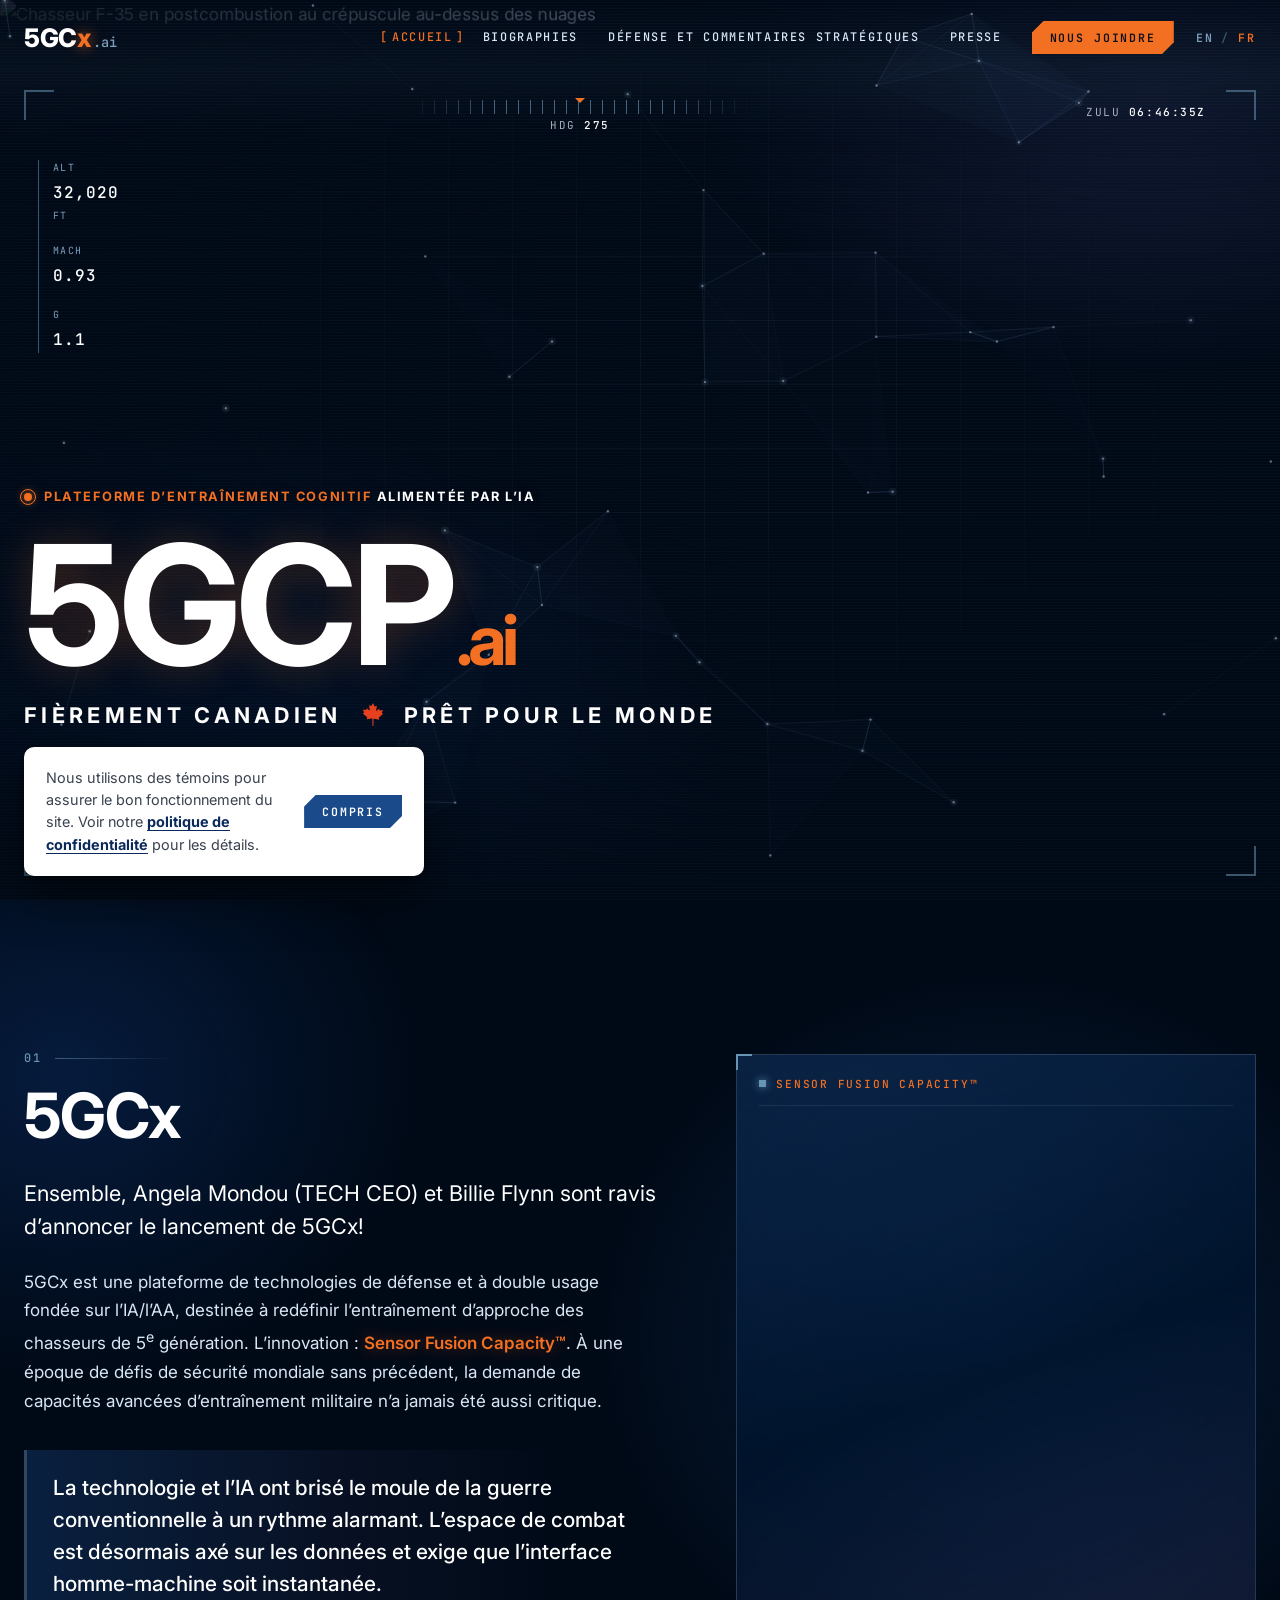
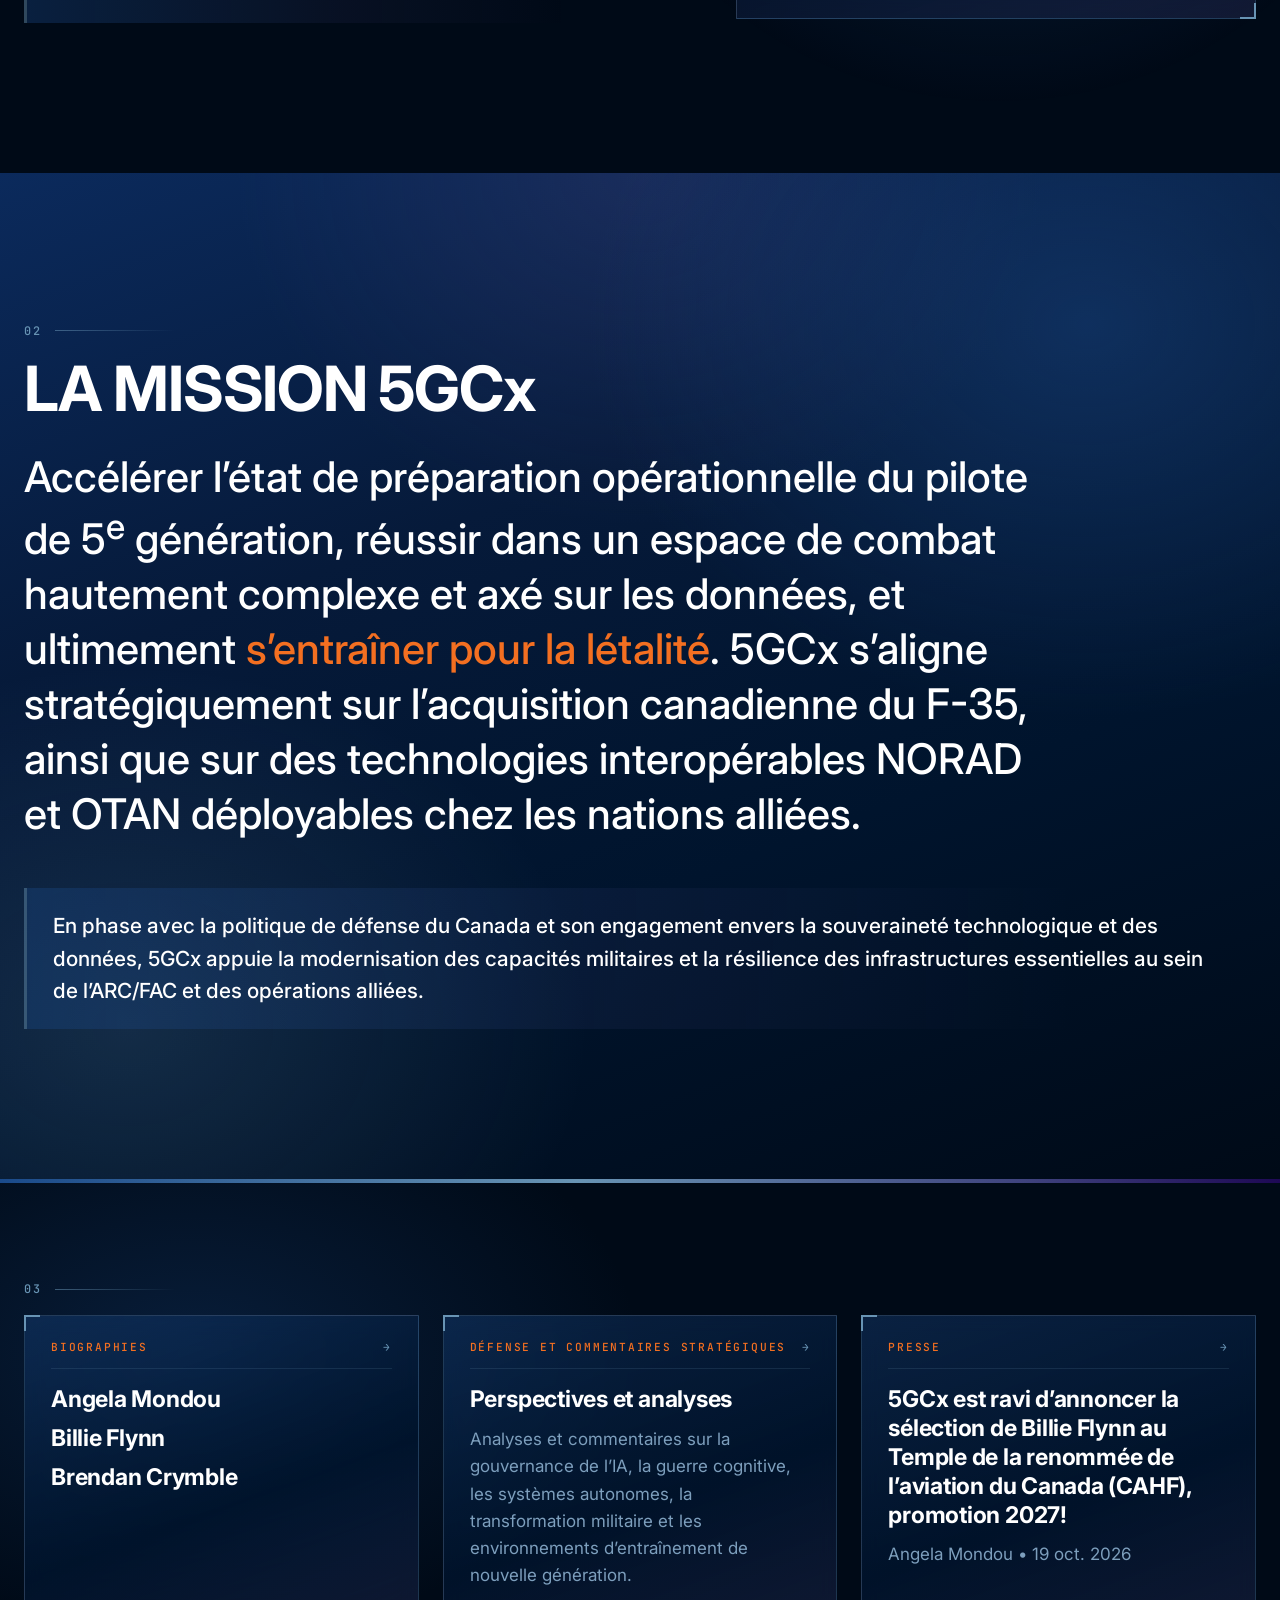
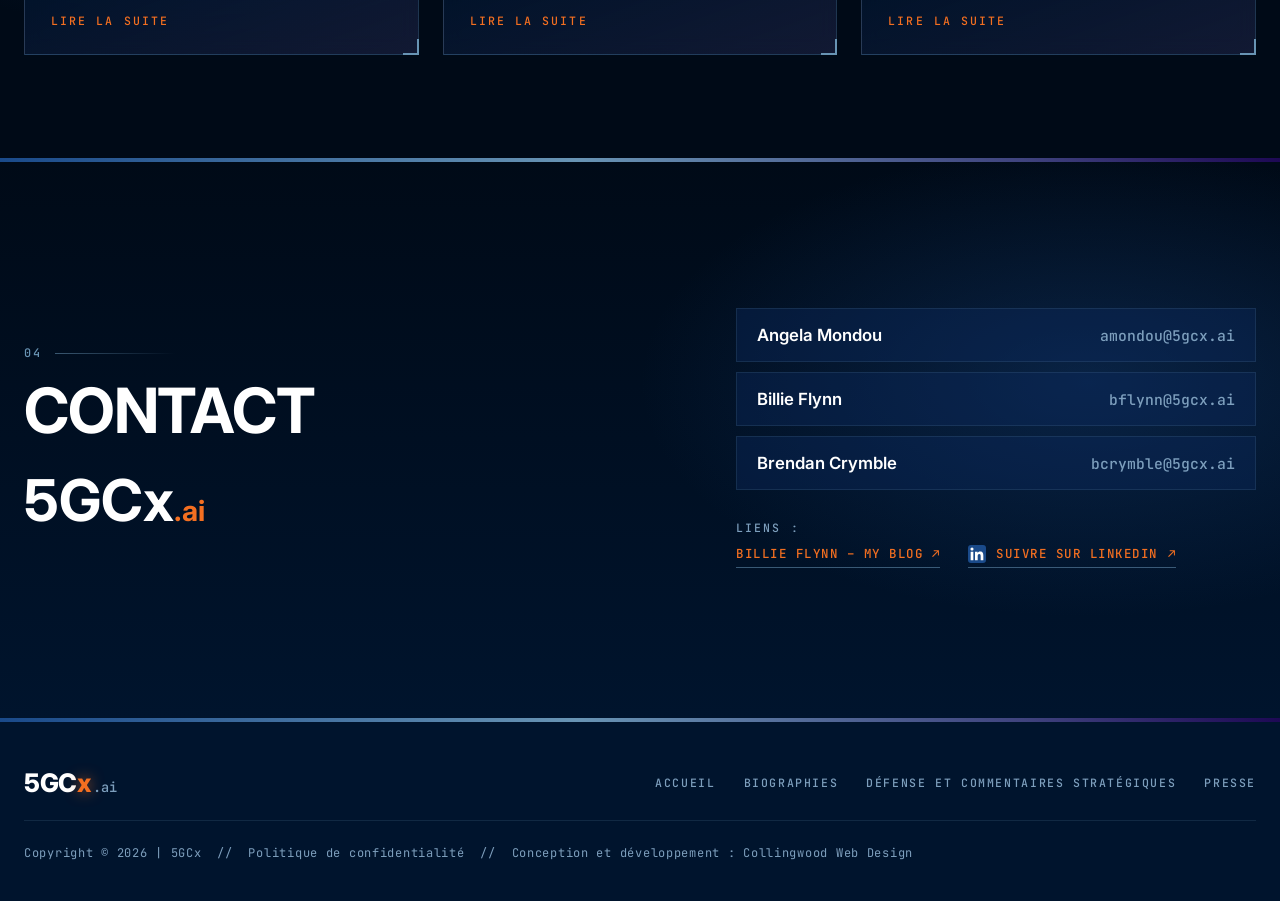
==== fr/index.html @ 1b63754e "Add Canada-wide French language switcher and /fr pages for review Co-authored-by: Cursor <cursoragen" ====
<!DOCTYPE html>
<html lang="fr-CA">
<head>
  <meta charset="utf-8">
  <meta name="viewport" content="width=device-width, initial-scale=1">
  <title>5GCx.ai | Plateforme d’entraînement d’approche des chasseurs de 5e génération alimentée par l’IA</title>
  <meta name="description" content="5GCx est une plateforme de technologies de défense et à double usage fondée sur l’IA/l’AA, destinée à redéfinir l’entraînement d’approche des chasseurs de 5e génération. L’innovation – Sensor Fusion Capacity™.">
  <meta name="robots" content="index, follow, max-image-preview:large, max-snippet:-1, max-video-preview:-1">
  <meta name="author" content="5GCx">
  <link rel="canonical" href="https://5gcx.ai/fr/">
  <link rel="alternate" type="text/plain" title="llms.txt" href="https://5gcx.ai/llms.txt">
  <link rel="alternate" hreflang="fr-CA" href="https://5gcx.ai/fr/">
  <link rel="alternate" hreflang="en-CA" href="https://5gcx.ai/">
  <link rel="alternate" hreflang="x-default" href="https://5gcx.ai/">
  <meta name="theme-color" content="#03060c">

  <meta property="og:type" content="website">
  <meta property="og:site_name" content="5GCx.ai">
  <meta property="og:locale" content="fr_CA">
  <meta property="og:locale:alternate" content="en_CA">
    <meta property="og:title" content="5GCx.ai | Plateforme d’entraînement cognitif alimentée par l’IA">
  <meta property="og:description" content="5GCx est une plateforme de technologies de défense et à double usage fondée sur l’IA/l’AA, destinée à redéfinir l’entraînement d’approche des chasseurs de 5e génération. L’innovation – Sensor Fusion Capacity™.">
  <meta property="og:url" content="https://5gcx.ai/fr/">
  <meta property="og:image" content="https://media.cwd-cdn.com/5GCx.ai/images/og/og-home.jpg">
  <meta property="og:image:type" content="image/jpeg">
  <meta property="og:image:width" content="1200">
  <meta property="og:image:height" content="630">
  <meta property="og:image:alt" content="F-35 fighter jet in afterburner at dusk above the clouds">
  <meta name="twitter:card" content="summary_large_image">
  <meta name="twitter:title" content="5GCx.ai | Plateforme d’entraînement cognitif alimentée par l’IA">
  <meta name="twitter:description" content="5GCx est une plateforme de technologies de défense et à double usage fondée sur l’IA/l’AA, destinée à redéfinir l’entraînement d’approche des chasseurs de 5e génération. L’innovation – Sensor Fusion Capacity™.">
  <meta name="twitter:image" content="https://media.cwd-cdn.com/5GCx.ai/images/og/og-home.jpg">
  <meta name="twitter:image:alt" content="F-35 fighter jet in afterburner at dusk above the clouds">

  <link rel="icon" href="https://media.cwd-cdn.com/5GCx.ai/images/favicon-32.png" sizes="32x32">
  <link rel="icon" href="https://media.cwd-cdn.com/5GCx.ai/images/favicon-192.png" sizes="192x192">
  <link rel="apple-touch-icon" href="https://media.cwd-cdn.com/5GCx.ai/images/favicon-180.png">

  <link rel="preconnect" href="https://media.cwd-cdn.com" crossorigin>
  <link rel="preload" as="image" href="https://media.cwd-cdn.com/5GCx.ai/images/hero.jpg" media="(min-width: 768px)" fetchpriority="high">
  <link rel="preload" as="image" href="https://media.cwd-cdn.com/5GCx.ai/images/hero-mobile.jpg" media="(max-width: 767px)" fetchpriority="high">

  <link rel="preconnect" href="https://fonts.googleapis.com">
  <link rel="preconnect" href="https://fonts.gstatic.com" crossorigin>
  <link href="https://fonts.googleapis.com/css2?family=Inter:wght@400;500;600;700;800&family=JetBrains+Mono:wght@400;500;700&display=swap" rel="stylesheet">

  <link rel="stylesheet" href="../css/styles.css?v=34">

  <script>
    document.documentElement.classList.add("js");
    try { if (sessionStorage.getItem("5gcx-boot")) document.documentElement.classList.add("no-boot"); } catch (e) {}
    if (/^https?:$/.test(location.protocol) && /\/index\.html$/i.test(location.pathname)) {
      location.replace(location.pathname.replace(/\/index\.html$/i, "/") + location.search + location.hash);
    }
  </script>
  <script type="application/ld+json">
  {
    "@context": "https://schema.org",
    "@graph": [
      {
        "@type": "Organization",
        "@id": "https://5gcx.ai/#organization",
        "name": "5GCx",
        "alternateName": ["5GCx.ai", "5GCx AI Powered Cognitive Training Platform"],
        "url": "https://5gcx.ai/fr/",
        "email": "amondou@5gcx.ai",
        "logo": {
          "@type": "ImageObject",
          "@id": "https://5gcx.ai/#logo",
          "url": "https://media.cwd-cdn.com/5GCx.ai/images/favicon-270.png",
          "width": 270,
          "height": 270,
          "caption": "5GCx"
        },
        "image": "https://media.cwd-cdn.com/5GCx.ai/images/og/og-home.jpg",
        "description": "5GCx is an AI/ML driven defence-tech & dual-use platform poised to redefine 5th Gen fighter lead-in training. The innovation – Sensor Fusion Capacity™. In an era of unprecedented global security challenges, the demand for advanced military training capabilities has never been more critical.",
        "slogan": "Proudly Canadian, Globally Ready",
        "foundingLocation": {
          "@type": "Country",
          "name": "Canada"
        },
        "address": {
          "@type": "PostalAddress",
          "addressCountry": "CA"
        },
        "areaServed": [
          {
            "@type": "Country",
            "name": "Canada"
          },
          {
            "@type": "AdministrativeArea",
            "name": "allied nations"
          },
          {
            "@type": "AdministrativeArea",
            "name": "NORAD"
          },
          {
            "@type": "AdministrativeArea",
            "name": "NATO"
          }
        ],
        "knowsAbout": [
          "Artificial intelligence",
          "Machine learning",
          "5th Gen fighter lead-in training",
          "Sensor Fusion Capacity",
          "AI Powered Cognitive Training Platform",
          "Cognitive training",
          "Cognitive workload",
          "Cognitive Warfare",
          "Military training",
          "Defence technology",
          "Dual-use technology",
          "Human-machine interface",
          "Human-machine teaming",
          "Human performance",
          "Aircrew performance",
          "AI Governance",
          "Autonomous Systems",
          "Collaborative Combat Aircraft",
          "Military Transformation",
          "Next-Generation Training Environments",
          "Live-Virtual-Constructive",
          "Immersive simulation",
          "F-35",
          "Canada's F-35 procurement",
          "NORAD",
          "NATO interoperability",
          "Tech and data sovereignty",
          "Arctic Sovereignty",
          "Cybersecurity",
          "Data interoperability",
          "Aerospace sector",
          "RCAF/CAF",
          "Multi-domain battlespace"
        ],
        "brand": {
          "@type": "Brand",
          "name": "Sensor Fusion Capacity™"
        },
        "makesOffer": {
          "@id": "https://5gcx.ai/#platform"
        },
        "contactPoint": [
          {
            "@type": "ContactPoint",
            "contactType": "customer service",
            "email": "amondou@5gcx.ai",
            "availableLanguage": ["en", "fr"]
          }
        ],
        "founder": [
          {
            "@type": "Person",
            "@id": "https://5gcx.ai/bios#angela-mondou",
            "name": "Angela Mondou"
          },
          {
            "@type": "Person",
            "@id": "https://5gcx.ai/bios#billie-flynn",
            "name": "Billie Flynn"
          }
        ],
        "employee": [
          {
            "@type": "Person",
            "@id": "https://5gcx.ai/bios#angela-mondou",
            "name": "Angela Mondou",
            "jobTitle": "President and CEO, 5GCx"
          },
          {
            "@type": "Person",
            "@id": "https://5gcx.ai/bios#billie-flynn",
            "name": "Billie Flynn",
            "jobTitle": "5th Generation Fighter Aircraft Development, Aerospace, & Defence Strategies"
          },
          {
            "@type": "Person",
            "@id": "https://5gcx.ai/bios#brendan-crymble",
            "name": "Brendan Crymble",
            "jobTitle": "Chief, Cx Training & Development Strategies"
          }
        ],
        "sameAs": [
          "https://www.linkedin.com/company/5gcx-ai/"
        ]
      },
      {
        "@type": "WebSite",
        "@id": "https://5gcx.ai/#website",
        "url": "https://5gcx.ai/fr/",
        "name": "5GCx.ai",
        "alternateName": "5GCx",
        "description": "5GCx is an AI/ML driven defence-tech & dual-use platform poised to redefine 5th Gen fighter lead-in training. The innovation – Sensor Fusion Capacity™.",
        "publisher": {
          "@id": "https://5gcx.ai/#organization"
        },
        "inLanguage": "fr-CA"
      },
      {
        "@type": "Service",
        "@id": "https://5gcx.ai/#platform",
        "name": "5GCx AI Powered Cognitive Training Platform",
        "alternateName": "Sensor Fusion Capacity™",
        "serviceType": "5th Gen fighter lead-in training",
        "category": "Defence technology",
        "description": "To accelerate the 5th Gen pilot’s operational readiness, successfully execute in a highly complex, data-driven battlespace, and ultimately train for lethality. 5GCx is a strategic fit with Canada’s F-35 procurement, NORAD and NATO interoperable technology that can be deployed across allied nations. Aligned with Canada’s defence policy and commitment to tech & data sovereignty, 5GCx supports the modernization of military capabilities and the resilience of critical infrastructure across the RCAF/CAF and allied operations.",
        "provider": {
          "@id": "https://5gcx.ai/#organization"
        },
        "areaServed": [
          {
            "@type": "Country",
            "name": "Canada"
          },
          {
            "@type": "AdministrativeArea",
            "name": "allied nations"
          }
        ],
        "audience": {
          "@type": "Audience",
          "audienceType": "5th Gen pilots, RCAF/CAF and allied operations"
        },
        "keywords": "5th Gen fighter lead-in training, Sensor Fusion Capacity, cognitive training, F-35, NORAD, NATO, RCAF, CAF, AI/ML defence-tech",
        "brand": {
          "@type": "Brand",
          "name": "Sensor Fusion Capacity™"
        },
        "isRelatedTo": {
          "@id": "https://5gcx.ai/#sensor-fusion-capacity"
        }
      },
      {
        "@type": "DefinedTerm",
        "@id": "https://5gcx.ai/#sensor-fusion-capacity",
        "name": "Sensor Fusion Capacity™",
        "description": "The innovation – Sensor Fusion Capacity™. 5GCx is an AI/ML driven defence-tech & dual-use platform poised to redefine 5th Gen fighter lead-in training.",
        "inDefinedTermSet": "https://5gcx.ai/"
      },
      {
        "@type": "WebPage",
        "@id": "https://5gcx.ai/fr/#webpage",
        "url": "https://5gcx.ai/fr/",
        "name": "5GCx.ai | AI Powered 5th Gen Fighter Lead-in Training Platform",
        "description": "5GCx is an AI/ML driven defence-tech & dual-use platform poised to redefine 5th Gen fighter lead-in training. The innovation – Sensor Fusion Capacity™.",
        "isPartOf": {
          "@id": "https://5gcx.ai/#website"
        },
        "about": {
          "@id": "https://5gcx.ai/#organization"
        },
        "inLanguage": "fr-CA",
        "dateModified": "2026-10-28",
        "mainEntity": {
          "@id": "https://5gcx.ai/#organization"
        },
        "primaryImageOfPage": {
          "@type": "ImageObject",
          "url": "https://media.cwd-cdn.com/5GCx.ai/images/hero.jpg",
          "width": 1024,
          "height": 751,
          "caption": "F-35 fighter jet in afterburner at dusk above the clouds"
        },
        "speakable": {
          "@type": "SpeakableSpecification",
          "cssSelector": [
            "#about .lead",
            "#about .reveal > p",
            "#mission .mission__statement",
            ".hero__tag"
          ]
        }
      }
    ]
  }
  </script>
</head>
<body>
  <a class="skip-link" href="#main">Aller au contenu</a>

  <div class="boot" id="boot" aria-hidden="true">
    <div class="boot__inner">
      <div class="boot__logo">5GC<span>x</span></div>
      <div class="boot__bar"><span></span></div>
    </div>
  </div>

  <div class="fx-grid" aria-hidden="true"></div>
  <div class="fx-scan" aria-hidden="true"></div>

  <header class="site-header" id="site-header">
    <div class="container header__inner">
      <a class="logo" href="./" aria-label="Accueil 5GCx.ai">
        <span class="logo__mark">5GC<span>x</span></span><span class="logo__ai">.ai</span>
      </a>
      <div class="header__right">
      <nav class="nav" id="site-nav" aria-label="Principal">
        <a href="./" aria-current="page">Accueil</a>
        <a href="bios">Biographies</a>
        <a href="defence-strategic-commentary">Défense et commentaires stratégiques</a>
        <a href="press">Presse</a>
        <a class="btn btn--primary btn--sm" href="#contact">Nous joindre</a>
      </nav>
            <nav class="lang-switch" aria-label="Language / Langue">
        <a href="../" hreflang="en" lang="en">EN</a>
        <span class="lang-switch__sep" aria-hidden="true">/</span>
        <a href="./" hreflang="fr" lang="fr" aria-current="page">FR</a>
      </nav>
      <button class="nav-toggle" type="button" aria-expanded="false" aria-controls="site-nav">
        <span></span><span></span>
        <span class="sr-only">Menu</span>
      </button>
      </div>
    </div>
  </header>

  <main id="main">
    <section class="hero" id="hero">
      <picture class="hero__media">
        <source media="(max-width: 767px)" srcset="https://media.cwd-cdn.com/5GCx.ai/images/hero-mobile.jpg">
        <img src="https://media.cwd-cdn.com/5GCx.ai/images/hero.jpg" alt="Chasseur F-35 en postcombustion au crépuscule au-dessus des nuages" width="1024" height="751" fetchpriority="high">
      </picture>
      <div class="hero__shade" aria-hidden="true"></div>
      <canvas class="hero__net" id="hero-net" aria-hidden="true"></canvas>

      <div class="hud" aria-hidden="true">
        <span class="hud__corner hud__corner--tl"></span>
        <span class="hud__corner hud__corner--tr"></span>
        <span class="hud__corner hud__corner--bl"></span>
        <span class="hud__corner hud__corner--br"></span>

        <div class="hud__top">
          <span></span>
          <span class="hud__tape"><i></i><em>HDG <b id="t-hdg">274</b></em></span>
          <span>ZULU <b id="zulu">00:00:00Z</b></span>
        </div>

        <div class="hud__side hud__side--left">
          <div><small>ALT</small><b id="t-alt">32,000</b><small>FT</small></div>
          <div><small>MACH</small><b id="t-mach">0.94</b></div>
          <div><small>G</small><b id="t-g">1.0</b></div>
        </div>
      </div>

      <div class="container hero__content">
        <p class="eyebrow"><span class="pulse"></span><span>Plateforme d’entraînement cognitif <span class="eyebrow__rest">alimentée par l’IA</span></span></p>
        <h1 class="hero__title"><span data-scramble>5GCx</span><span class="hero__ai">.ai</span></h1>
        <p class="hero__tag">Fièrement canadien <svg class="hero__leaf" viewBox="0 0 24 24" aria-hidden="true"><path d="M12 1l1.5 3.2 2.1-.8-.7 5.2 2.8-2.4.6 1.7 2.9-.6-1 3.1 1.3.6-4.2 3.5.6 1.9-4.8-.8-.6.2V22h-1v-6.6l-.6-.2-4.8.8.6-1.9L2.5 10.6l1.3-.6-1-3.1 2.9.6.6-1.7 2.8 2.4-.7-5.2 2.1.8z"/></svg> prêt pour le monde</p>
        <div class="hero__cta">
          <a class="btn btn--blue" href="#mission"><span><span class="hero__cta-long">La mission 5GCx</span><span class="hero__cta-short">Mission</span></span></a>
          <a class="btn btn--ghost" href="#contact">Nous joindre</a>
        </div>
      </div>
    </section>

    <section class="section about" id="about">
      <div class="container grid-2">
        <div class="reveal">
          <p class="section-tag"><span>01</span></p>
          <h2 class="h2" data-scramble>5GCx</h2>
          <p class="lead">Ensemble, Angela Mondou (TECH CEO) et Billie Flynn sont ravis d’annoncer le lancement de 5GCx!</p>
          <p>5GCx est une plateforme de technologies de défense et à double usage fondée sur l’IA/l’AA, destinée à redéfinir l’entraînement d’approche des chasseurs de 5<sup>e</sup> génération. L’innovation&nbsp;: <strong class="hl">Sensor Fusion Capacity™</strong>. À une époque de défis de sécurité mondiale sans précédent, la demande de capacités avancées d’entraînement militaire n’a jamais été aussi critique.</p>
          <blockquote class="hud-quote">
            La technologie et l’IA ont brisé le moule de la guerre conventionnelle à un rythme alarmant. L’espace de combat est désormais axé sur les données et exige que l’interface homme-machine soit instantanée.
          </blockquote>
        </div>

        <div class="panel radar-panel reveal" aria-hidden="true">
          <div class="panel__head">
            <span><i class="blink"></i>Sensor Fusion Capacity™</span>
          </div>
          <canvas id="radar" class="radar"></canvas>
        </div>
      </div>
    </section>

    <section class="section mission" id="mission">
      <div class="container">
        <div class="reveal">
          <p class="section-tag"><span>02</span></p>
          <h2 class="h2" data-scramble>LA MISSION 5GCx</h2>
          <p class="mission__statement">Accélérer l’état de préparation opérationnelle du pilote de 5<sup>e</sup> génération, réussir dans un espace de combat hautement complexe et axé sur les données, et ultimement <em>s’entraîner pour la létalité</em>. 5GCx s’aligne stratégiquement sur l’acquisition canadienne du F-35, ainsi que sur des technologies interopérables NORAD et OTAN déployables chez les nations alliées.</p>
        </div>

        <blockquote class="hud-quote reveal">
          En phase avec la politique de défense du Canada et son engagement envers la souveraineté technologique et des données, 5GCx appuie la modernisation des capacités militaires et la résilience des infrastructures essentielles au sein de l’ARC/FAC et des opérations alliées.
        </blockquote>
      </div>
    </section>

    <section class="section explore" aria-label="Biographies, Défense et commentaires stratégiques et Presse">
      <div class="container">
        <p class="section-tag reveal"><span>03</span></p>
        <div class="explore__grid">
          <a class="panel explore__card reveal" href="bios">
            <div class="panel__head"><span>Biographies</span><span class="explore__arrow" aria-hidden="true">&rarr;</span></div>
            <ul class="explore__names">
              <li>Angela Mondou</li>
              <li>Billie Flynn</li>
              <li>Brendan Crymble</li>
            </ul>
            <span class="explore__more">Lire la suite</span>
          </a>

          <a class="panel explore__card reveal" href="defence-strategic-commentary">
            <div class="panel__head"><span>Défense et commentaires stratégiques</span><span class="explore__arrow" aria-hidden="true">&rarr;</span></div>
            <h3 class="explore__title">Perspectives et analyses</h3>
            <p class="explore__text">Analyses et commentaires sur la gouvernance de l’IA, la guerre cognitive, les systèmes autonomes, la transformation militaire et les environnements d’entraînement de nouvelle génération.</p>
            <span class="explore__more">Lire la suite</span>
          </a>

          <a class="panel explore__card reveal" href="press">
            <div class="panel__head"><span>Presse</span><span class="explore__arrow" aria-hidden="true">&rarr;</span></div>
            <h3 class="explore__title">5GCx est ravi d’annoncer la sélection de Billie Flynn au Temple de la renommée de l’aviation du Canada (CAHF), promotion 2027!</h3>
            <p class="explore__text">Angela Mondou &bull; 19 oct. 2026</p>
            <span class="explore__more">Lire la suite</span>
          </a>
        </div>
      </div>
    </section>

    <section class="section contact" id="contact">
      <div class="container grid-2">
        <div class="reveal">
          <p class="section-tag"><span>04</span></p>
          <h2 class="h2" data-scramble>CONTACT</h2>
          <p class="contact__brand">5GCx<span>.ai</span></p>
        </div>

        <div class="contact__info reveal">
          <ul class="comms">
            <li><a href="mailto:amondou@5gcx.ai"><span class="comms__name">Angela Mondou</span><span class="comms__email">amondou@5gcx.ai</span></a></li>
            <li><a href="mailto:bflynn@5gcx.ai"><span class="comms__name">Billie Flynn</span><span class="comms__email">bflynn@5gcx.ai</span></a></li>
            <li><a href="mailto:bcrymble@5gcx.ai"><span class="comms__name">Brendan Crymble</span><span class="comms__email">bcrymble@5gcx.ai</span></a></li>
          </ul>

          <p class="links-label">Liens :</p>
          <div class="links">
            <a href="https://billieflynn.com/" target="_blank" rel="noopener">Billie Flynn &ndash; My Blog <span aria-hidden="true">&#8599;</span></a>
            <a class="links__li" href="https://www.linkedin.com/company/5gcx-ai/" target="_blank" rel="noopener"><svg viewBox="0 0 24 24" aria-hidden="true"><rect width="24" height="24" rx="4" fill="#1a4a8a"/><path fill="#fff" d="M20.45 20.45h-3.56v-5.57c0-1.33-.02-3.04-1.85-3.04-1.85 0-2.14 1.45-2.14 2.94v5.67H9.35V9h3.41v1.56h.05c.48-.9 1.64-1.85 3.37-1.85 3.6 0 4.27 2.37 4.27 5.46v6.28zM5.34 7.43a2.06 2.06 0 1 1 0-4.13 2.06 2.06 0 0 1 0 4.13zM7.12 20.45H3.56V9h3.56v11.45z"/></svg>Suivre sur LinkedIn <span aria-hidden="true">&#8599;</span></a>
          </div>
        </div>
      </div>
    </section>
  </main>

  <footer class="site-footer">
    <div class="container footer__inner">
      <a class="logo" href="./" aria-label="Accueil 5GCx.ai">
        <span class="logo__mark">5GC<span>x</span></span><span class="logo__ai">.ai</span>
      </a>
      <nav class="footer__nav" aria-label="Pied de page">
        <a href="./">Accueil</a>
        <a href="bios">Biographies</a>
        <a href="defence-strategic-commentary">Défense et commentaires stratégiques</a>
        <a href="press">Presse</a>
      </nav>
      <p class="footer__legal">Copyright &copy; <span id="year">2026</span> | 5GCx <span class="sep">//</span> <a href="privacy">Politique de confidentialité</a> <span class="sep">//</span> Conception et développement : <a href="https://www.collingwoodwebdesign.com/" target="_blank" rel="noopener">Collingwood Web Design</a></p>
    </div>
  </footer>

  <script src="../js/main.js?v=5" defer></script>
</body>
</html>
---- css/styles.css ----
:root {
  --bg: #000a17;
  --bg-2: #00142d;
  --panel: rgba(11, 42, 92, 0.4);
  --line: rgba(104, 148, 180, 0.16);
  --line-strong: rgba(104, 148, 180, 0.55);
  --accent: #f36f21;
  --accent-soft: rgba(243, 111, 33, 0.12);
  --accent-2: #f36f21;
  --accent-3: #ffd29f;
  --purple: #1e0955;
  --indigo: #3f437e;
  --midnight: #061a3a;
  --deep-blue: #0b2a5c;
  --royal: #1a4a8a;
  --steel: #6894b4;
  --red: #ff4d5e;
  --text: #d9e6f5;
  --muted: #7d9fbd;
  --font-display: "Inter", system-ui, sans-serif;
  --font-body: "Inter", system-ui, sans-serif;
  --font-mono: "JetBrains Mono", ui-monospace, monospace;
  --container: 1240px;
  --header-h: 76px;
  --chamfer: polygon(12px 0, 100% 0, 100% calc(100% - 12px), calc(100% - 12px) 100%, 0 100%, 0 12px);
}

*, *::before, *::after { box-sizing: border-box; }

html {
  scroll-behavior: smooth;
  scroll-padding-top: var(--header-h);
}

body {
  margin: 0;
  background: var(--bg);
  color: var(--text);
  font: 400 1.0625rem/1.7 var(--font-body);
  -webkit-font-smoothing: antialiased;
  overflow-x: hidden;
}

img { max-width: 100%; display: block; }
a { color: var(--accent); text-decoration: none; }
strong { color: #fff; font-weight: 600; }
h1, h2, h3 { margin: 0; font-family: var(--font-display); font-weight: 700; color: #fff; }
p { margin: 0 0 1.1em; }

::selection { background: var(--accent); color: var(--bg); }

:focus-visible {
  outline: 2px solid var(--accent);
  outline-offset: 3px;
}

.container {
  width: min(100% - 48px, var(--container));
  margin-inline: auto;
}

.sr-only {
  position: absolute;
  width: 1px; height: 1px;
  padding: 0; margin: -1px;
  overflow: hidden;
  clip: rect(0 0 0 0);
  white-space: nowrap;
  border: 0;
}

.skip-link {
  position: absolute;
  left: 16px; top: -60px;
  z-index: 300;
  padding: 10px 16px;
  background: var(--accent);
  color: var(--bg);
  font: 600 0.85rem var(--font-mono);
}
.skip-link:focus { top: 16px; }

/* ---------- Ambient FX ---------- */

.fx-grid {
  position: fixed;
  inset: 0;
  z-index: -1;
  pointer-events: none;
  background-image:
    linear-gradient(var(--line) 1px, transparent 1px),
    linear-gradient(90deg, var(--line) 1px, transparent 1px);
  background-size: 64px 64px;
  opacity: 0.55;
  mask-image: radial-gradient(ellipse at 50% 40%, #000 0%, transparent 75%);
  -webkit-mask-image: radial-gradient(ellipse at 50% 40%, #000 0%, transparent 75%);
}

.fx-scan {
  position: fixed;
  inset: 0;
  z-index: 90;
  pointer-events: none;
  background: repeating-linear-gradient(0deg, rgba(255, 255, 255, 0.018) 0 1px, transparent 1px 3px);
}
.fx-scan::after {
  content: "";
  position: absolute;
  left: 0; right: 0;
  height: 140px;
  background: linear-gradient(180deg, transparent, rgba(104, 148, 180, 0.05), transparent);
  animation: scanbar 9s linear infinite;
}

@keyframes scanbar {
  from { transform: translateY(-140px); }
  to { transform: translateY(100vh); }
}

/* ---------- Boot sequence ---------- */

.boot {
  position: fixed;
  inset: 0;
  z-index: 200;
  display: grid;
  place-items: center;
  background: var(--bg);
  animation: bootOut 0.45s ease 1.65s forwards;
}
.no-boot .boot { display: none; }

.boot__inner { width: min(360px, 80vw); font-family: var(--font-mono); }
.boot__logo {
  font: 700 3rem/1 var(--font-display);
  color: #fff;
  letter-spacing: 0.04em;
  margin-bottom: 20px;
}
.boot__logo span { color: var(--accent); text-transform: lowercase; }
.boot__bar { height: 2px; background: var(--line); overflow: hidden; }
.boot__bar span { display: block; height: 100%; width: 100%; background: var(--accent); box-shadow: 0 0 12px var(--accent); transform-origin: left; transform: scaleX(0); animation: bootBar 1.4s cubic-bezier(.6, .1, .2, 1) forwards; }

@keyframes bootBar { to { transform: scaleX(1); } }
@keyframes bootOut { to { opacity: 0; visibility: hidden; } }

/* ---------- Buttons ---------- */

.btn {
  position: relative;
  display: inline-flex;
  align-items: center;
  justify-content: center;
  gap: 10px;
  padding: 15px 28px;
  border: 0;
  font: 600 0.8rem/1 var(--font-mono);
  letter-spacing: 0.16em;
  text-transform: uppercase;
  cursor: pointer;
  clip-path: var(--chamfer);
  transition: background 0.25s, color 0.25s, box-shadow 0.25s, transform 0.25s;
}
.btn:hover { transform: translateY(-2px); }

.btn--primary { background: var(--accent); color: #0b0f17; }
.btn--primary:hover { background: #ff8340; }

.btn--blue {
  background: #17273a;
  color: #fff;
  box-shadow: inset 0 0 0 1px rgba(104, 148, 180, 0.45);
}
.btn--blue:hover { background: #22364b; }

.btn--ghost {
  background: #344b62;
  color: #fff;
  box-shadow: inset 0 0 0 1px rgba(104, 148, 180, 0.45);
}
.btn--ghost:hover { background: #3f5a75; }

.btn--sm { padding: 11px 18px; font-size: 0.72rem; }
.btn--block { width: 100%; }

/* ---------- Header ---------- */

.site-header {
  position: fixed;
  inset: 0 0 auto;
  z-index: 100;
  height: var(--header-h);
  transition: background 0.3s, border-color 0.3s, height 0.3s;
  border-bottom: 1px solid transparent;
}
.site-header.is-scrolled {
  background: linear-gradient(90deg, rgba(6, 26, 58, 0.92), rgba(0, 20, 45, 0.92) 50%, rgba(28, 32, 82, 0.9));
  backdrop-filter: blur(14px);
  -webkit-backdrop-filter: blur(14px);
  border-bottom-color: var(--line);
}

.header__inner {
  height: 100%;
  display: flex;
  align-items: center;
  justify-content: space-between;
  gap: 24px;
}

.header__right {
  display: flex;
  align-items: center;
  gap: 22px;
  margin-left: auto;
}

.lang-switch {
  display: inline-flex;
  align-items: center;
  gap: 8px;
  flex-shrink: 0;
  font: 600 0.72rem var(--font-mono);
  letter-spacing: 0.16em;
  text-transform: uppercase;
}
.lang-switch a {
  color: var(--muted);
  transition: color 0.2s;
}
.lang-switch a:hover,
.lang-switch a[aria-current="page"] {
  color: var(--accent);
}
.lang-switch__sep {
  color: rgba(104, 148, 180, 0.55);
  font-weight: 500;
}

.logo { display: inline-flex; align-items: baseline; color: #fff; }
.logo__mark { font: 800 1.6rem/1 var(--font-display); letter-spacing: -0.01em; }
.logo__mark span { color: var(--accent); text-transform: lowercase; text-shadow: 0 0 14px rgba(243, 111, 33, 0.7); }
.logo__ai { font: 500 0.85rem var(--font-mono); color: var(--muted); margin-left: 2px; }

.nav { display: flex; align-items: center; gap: 30px; }
.nav a:not(.btn) {
  position: relative;
  font: 500 0.74rem var(--font-mono);
  letter-spacing: 0.14em;
  text-transform: uppercase;
  color: var(--text);
  transition: color 0.2s;
}
.nav a:not(.btn)::before,
.nav a:not(.btn)::after {
  position: absolute;
  top: 0;
  color: var(--accent);
  opacity: 0;
  transition: opacity 0.2s, transform 0.2s;
}
.nav a:not(.btn)::before { content: "["; left: -12px; transform: translateX(-4px); }
.nav a:not(.btn)::after { content: "]"; right: -12px; transform: translateX(4px); }
.nav a:not(.btn):hover,
.nav a[aria-current="page"] { color: var(--accent); }
.nav a:not(.btn):hover::before,
.nav a:not(.btn):hover::after,
.nav a[aria-current="page"]::before,
.nav a[aria-current="page"]::after { opacity: 1; transform: none; }

.nav-toggle {
  display: none;
  position: relative;
  width: 44px; height: 44px;
  background: transparent;
  border: 1px solid var(--line-strong);
  cursor: pointer;
}
.nav-toggle span:not(.sr-only) {
  position: absolute;
  left: 11px; right: 11px;
  height: 2px;
  background: var(--accent);
  transition: transform 0.3s, top 0.3s;
}
.nav-toggle span:nth-child(1) { top: 16px; }
.nav-toggle span:nth-child(2) { top: 25px; }
.nav-toggle[aria-expanded="true"] span:nth-child(1) { top: 21px; transform: rotate(45deg); }
.nav-toggle[aria-expanded="true"] span:nth-child(2) { top: 21px; transform: rotate(-45deg); }

/* ---------- Hero ---------- */

.hero {
  position: relative;
  min-height: 100vh;
  min-height: 100svh;
  display: flex;
  align-items: flex-end;
  padding: calc(var(--header-h) + 40px) 0 clamp(72px, 11vh, 120px);
  overflow: hidden;
  isolation: isolate;
}

.hero__media img {
  position: absolute;
  inset: 0;
  z-index: -3;
  width: 100%;
  height: 100%;
  object-fit: cover;
  object-position: 50% 40%;
  filter: saturate(1.1) contrast(1.06);
  transform-origin: 55% 45%;
  animation: heroPush 14s ease-in-out infinite alternate;
  will-change: transform;
}

@keyframes heroPush {
  from { transform: scale(1) translate3d(0, 0, 0); }
  to { transform: scale(1.14) translate3d(-1.5%, 1%, 0); }
}

.hero__shade {
  position: absolute;
  inset: 0;
  z-index: -2;
  background:
    linear-gradient(180deg, rgba(0, 10, 23, 0.7) 0%, rgba(0, 10, 23, 0) 26%, rgba(0, 10, 23, 0) 58%, rgba(0, 10, 23, 0.55) 86%, var(--bg) 100%),
    linear-gradient(90deg, rgba(0, 10, 23, 0.72) 0%, rgba(0, 10, 23, 0) 58%),
    radial-gradient(ellipse 60% 55% at 15% 85%, rgba(11, 42, 92, 0.6), transparent 70%),
    radial-gradient(ellipse 50% 45% at 90% 10%, rgba(63, 67, 126, 0.3), transparent 70%);
}

.hero__net {
  position: absolute;
  inset: 0;
  z-index: -1;
  width: 100%;
  height: 100%;
  mix-blend-mode: screen;
  opacity: 0.65;
}

.hero__content { position: relative; z-index: 2; }

.eyebrow {
  display: inline-flex;
  align-items: center;
  gap: 12px;
  margin-bottom: 26px;
  text-shadow: 0 1px 10px rgba(0, 10, 23, 0.8);
  font: 700 0.8rem var(--font-display);
  letter-spacing: 0.12em;
  text-transform: uppercase;
  color: var(--accent);
}
.eyebrow__rest { color: #fff; }

.pulse {
  position: relative;
  width: 8px; height: 8px;
  border-radius: 50%;
  background: var(--accent);
  box-shadow: 0 0 10px var(--accent);
}
.pulse::after {
  content: "";
  position: absolute;
  inset: -4px;
  border-radius: 50%;
  border: 1px solid var(--accent);
  animation: ping 1.8s ease-out infinite;
}
@keyframes ping {
  from { transform: scale(0.6); opacity: 1; }
  to { transform: scale(2.2); opacity: 0; }
}

.hero__title {
  font-size: clamp(4rem, 13vw, 10.5rem);
  font-weight: 700;
  line-height: 0.9;
  letter-spacing: -0.03em;
  text-shadow: 0 0 40px rgba(243, 111, 33, 0.25);
}
.hero__title [data-scramble] { display: inline-block; }
.hero__ai {
  font-size: 0.42em;
  color: var(--accent);
  margin-left: 0.06em;
  text-shadow: none;
}

.hero__tag {
  margin: 22px 0 14px;
  font: 700 clamp(1rem, 2vw, 1.35rem) var(--font-display);
  letter-spacing: 0.2em;
  text-transform: uppercase;
  color: #fff;
}
.hero__leaf {
  width: 1.2em;
  height: 1.2em;
  margin: 0 0.4em;
  fill: #e8401f;
  vertical-align: -0.22em;
}

.hero__lede {
  max-width: 560px;
  font-size: clamp(1.05rem, 1.6vw, 1.2rem);
  color: #b9c8db;
}

.hero__cta { display: flex; flex-wrap: wrap; gap: 14px; margin-top: 30px; }

/* ---------- HUD ---------- */

.hud {
  position: absolute;
  inset: calc(var(--header-h) + 14px) 24px 24px;
  z-index: 1;
  pointer-events: none;
  font-family: var(--font-mono);
  color: var(--accent);
}

.hud__corner { position: absolute; width: 30px; height: 30px; border: 0 solid var(--line-strong); }
.hud__corner--tl { top: 0; left: 0; border-top-width: 2px; border-left-width: 2px; }
.hud__corner--tr { top: 0; right: 0; border-top-width: 2px; border-right-width: 2px; }
.hud__corner--bl { bottom: 0; left: 0; border-bottom-width: 2px; border-left-width: 2px; }
.hud__corner--br { bottom: 0; right: 0; border-bottom-width: 2px; border-right-width: 2px; }

.hud__top {
  position: absolute;
  top: 10px; left: 50px; right: 50px;
  display: flex;
  align-items: center;
  justify-content: space-between;
  font-size: 0.7rem;
  letter-spacing: 0.14em;
  color: rgba(217, 230, 245, 0.75);
}
.hud b { color: #fff; font-weight: 500; }
.hud b.ok, .panel b.ok { color: var(--accent); }

.hud__tape {
  position: relative;
  width: min(340px, 34vw);
  height: 26px;
  display: grid;
  place-items: center;
}
.hud__tape i {
  position: absolute;
  inset: 0 0 12px;
  background: repeating-linear-gradient(90deg, rgba(104, 148, 180, 0.65) 0 1px, transparent 1px 12px);
  mask-image: linear-gradient(90deg, transparent, #000 25%, #000 75%, transparent);
  -webkit-mask-image: linear-gradient(90deg, transparent, #000 25%, #000 75%, transparent);
  animation: tape 6s linear infinite;
}
.hud__tape em {
  position: absolute;
  top: 16px;
  font-style: normal;
  font-size: 0.68rem;
}
.hud__tape::after {
  content: "";
  position: absolute;
  top: -2px; left: 50%;
  margin-left: -5px;
  border: 5px solid transparent;
  border-top-color: var(--accent-2);
}
@keyframes tape { to { background-position: 120px 0; } }

.hud__side {
  position: absolute;
  top: 70px;
  display: grid;
  gap: 18px;
  font-size: 0.68rem;
  letter-spacing: 0.12em;
}
.hud__side div { display: grid; gap: 2px; }
.hud__side small { color: var(--muted); font-size: 0.62rem; }
.hud__side b { font-size: 1rem; letter-spacing: 0.06em; }
.hud__side--left { left: 14px; padding-left: 14px; border-left: 1px solid var(--line-strong); }
.hud__side--right { right: 14px; padding-right: 14px; border-right: 1px solid var(--line-strong); text-align: right; }

/* ---------- Sections ---------- */

.section { position: relative; padding: clamp(84px, 12vw, 150px) 0; }

.section-tag {
  display: flex;
  align-items: center;
  gap: 12px;
  margin-bottom: 18px;
  font: 500 0.74rem var(--font-mono);
  letter-spacing: 0.2em;
  text-transform: uppercase;
  color: var(--accent);
}
.section-tag span { color: var(--steel); }
.section-tag::after {
  content: "";
  flex: 0 1 120px;
  height: 1px;
  background: linear-gradient(90deg, var(--line-strong), transparent);
}

.h2 {
  font-size: clamp(2.2rem, 5vw, 3.9rem);
  line-height: 1.04;
  letter-spacing: -0.02em;
  margin-bottom: 28px;
}

.lead { font-size: clamp(1.15rem, 1.8vw, 1.35rem); color: #fff; line-height: 1.55; }

.hl {
  color: var(--accent);
  text-shadow: 0 0 18px rgba(243, 111, 33, 0.5);
}

.grid-2 {
  display: grid;
  grid-template-columns: 1.1fr 0.9fr;
  gap: clamp(40px, 6vw, 88px);
  align-items: center;
}

.hud-quote {
  position: relative;
  margin: 34px 0 0;
  padding: 22px 26px;
  border-left: 3px solid rgba(104, 148, 180, 0.45);
  background: linear-gradient(90deg, rgba(26, 74, 138, 0.35), rgba(63, 67, 126, 0.12) 50%, transparent 85%);
  font: 500 clamp(1.1rem, 1.7vw, 1.3rem)/1.55 var(--font-display);
  color: #fff;
}
.hud-quote__tag {
  display: block;
  margin-bottom: 10px;
  font: 500 0.7rem var(--font-mono);
  letter-spacing: 0.2em;
  text-transform: uppercase;
  color: var(--accent-2);
}

.about {
  background:
    radial-gradient(ellipse 45% 60% at 78% 50%, rgba(26, 74, 138, 0.35), transparent 70%),
    radial-gradient(ellipse 40% 50% at 5% 20%, rgba(11, 42, 92, 0.55), transparent 70%);
}

/* ---------- Panels ---------- */

.panel {
  position: relative;
  padding: 22px;
  border: 1px solid rgba(104, 148, 180, 0.28);
  background: linear-gradient(160deg, rgba(26, 74, 138, 0.38), rgba(0, 20, 45, 0.85) 55%, rgba(63, 67, 126, 0.28));
  backdrop-filter: blur(10px);
  -webkit-backdrop-filter: blur(10px);
}
.panel::before,
.panel::after {
  content: "";
  position: absolute;
  width: 16px; height: 16px;
  border: 0 solid var(--steel);
}
.panel::before { top: -1px; left: -1px; border-top-width: 2px; border-left-width: 2px; }
.panel::after { bottom: -1px; right: -1px; border-bottom-width: 2px; border-right-width: 2px; }

.panel__head,
.panel__foot {
  display: flex;
  justify-content: space-between;
  gap: 12px;
  font: 500 0.7rem var(--font-mono);
  letter-spacing: 0.16em;
  text-transform: uppercase;
  color: var(--muted);
}
.panel__head { padding-bottom: 14px; margin-bottom: 16px; border-bottom: 1px solid var(--line); }
.panel__head span:first-child { color: var(--accent); display: inline-flex; align-items: center; gap: 10px; }
.panel__foot { padding-top: 14px; margin-top: 16px; border-top: 1px solid var(--line); }
.panel__foot b { color: var(--accent); font-weight: 500; }

.blink {
  width: 7px; height: 7px;
  background: var(--steel);
  box-shadow: 0 0 8px var(--steel);
  animation: blink 1.2s steps(2, start) infinite;
}
@keyframes blink { to { visibility: hidden; } }

.radar-panel { z-index: 95; }
.radar { display: block; width: 100%; aspect-ratio: 1; }

/* ---------- Mission ---------- */

.mission {
  overflow: hidden;
  background:
    radial-gradient(ellipse 60% 60% at 85% 15%, rgba(26, 74, 138, 0.45), transparent 65%),
    radial-gradient(ellipse 45% 50% at 50% 0%, rgba(63, 67, 126, 0.3), transparent 70%),
    radial-gradient(ellipse 60% 60% at 10% 85%, rgba(104, 148, 180, 0.18), transparent 60%),
    linear-gradient(160deg, var(--deep-blue) 0%, var(--midnight) 35%, var(--bg-2) 65%, var(--bg) 100%);
}

.mission__statement {
  max-width: 1040px;
  font: 500 clamp(1.6rem, 3.3vw, 2.7rem)/1.3 var(--font-display);
  color: #fff;
}
.mission__statement em {
  font-style: normal;
  color: var(--accent-2);
}

/* ---------- Page head (inner pages) ---------- */

.page-head {
  position: relative;
  padding: calc(var(--header-h) + clamp(56px, 8vw, 96px)) 0 clamp(36px, 5vw, 56px);
  background: radial-gradient(ellipse 50% 90% at 10% 100%, rgba(11, 42, 92, 0.55), transparent 70%);
}
.page-head__title {
  font-size: clamp(3rem, 8vw, 6rem);
  font-weight: 700;
  line-height: 0.95;
  letter-spacing: -0.03em;
}

/* ---------- Bios ---------- */

.bios {
  padding-top: clamp(64px, 8vw, 110px);
  background:
    radial-gradient(ellipse 40% 30% at 90% 50%, rgba(26, 74, 138, 0.25), transparent 70%),
    radial-gradient(ellipse 40% 30% at 5% 70%, rgba(11, 42, 92, 0.45), transparent 70%);
}
.bios__list { display: grid; gap: clamp(64px, 9vw, 120px); }

.bio {
  display: grid;
  grid-template-columns: minmax(240px, 380px) 1fr;
  gap: clamp(32px, 5vw, 72px);
  align-items: start;
}
.bio:nth-child(even) { grid-template-columns: 1fr minmax(240px, 380px); }
.bio:nth-child(even) .bio__photo { order: 2; }

.bio__photo { position: relative; margin: 0; }
.bio__photo img {
  display: block;
  width: 100%;
  height: auto;
  aspect-ratio: 4 / 5;
  object-fit: cover;
  border: 1px solid rgba(104, 148, 180, 0.28);
}
.bio__photo::before,
.bio__photo::after {
  content: "";
  position: absolute;
  width: 18px; height: 18px;
  border: 0 solid var(--steel);
}
.bio__photo::before { top: -5px; left: -5px; border-top-width: 2px; border-left-width: 2px; }
.bio__photo::after { right: -5px; bottom: -5px; border-bottom-width: 2px; border-right-width: 2px; }
.bio__name {
  margin: 0 0 12px;
  font: 700 clamp(1.9rem, 3.4vw, 2.8rem)/1.1 var(--font-display);
  letter-spacing: -0.02em;
  color: #fff;
}
.bio__name span {
  white-space: nowrap;
  font-size: 0.5em;
  font-weight: 500;
  letter-spacing: 0;
  color: var(--muted);
}
.bio__role {
  margin: 0 0 26px;
  font: 500 0.78rem/1.6 var(--font-mono);
  letter-spacing: 0.14em;
  text-transform: uppercase;
  color: var(--accent);
}
.bio__body p { line-height: 1.75; }
.bio__lead { font: 600 1.15rem var(--font-display); color: #fff; }

.bio__more { margin-top: 22px; }
.bio__more summary {
  display: inline-flex;
  align-items: center;
  gap: 12px;
  padding: 11px 18px;
  list-style: none;
  cursor: pointer;
  border: 1px solid var(--line-strong);
  background: rgba(26, 74, 138, 0.25);
  font: 500 0.74rem var(--font-mono);
  letter-spacing: 0.16em;
  text-transform: uppercase;
  color: #fff;
  transition: background 0.25s, border-color 0.25s;
}
.bio__more summary::-webkit-details-marker { display: none; }
.bio__more summary::after { content: "+"; font-size: 1rem; line-height: 1; color: var(--steel); }
.bio__more[open] summary::after { content: "\2212"; }
.bio__more summary:hover { background: rgba(26, 74, 138, 0.45); border-color: var(--steel); }
.bio__more[open] summary { margin-bottom: 20px; }

.bio__follow {
  display: inline-flex;
  align-items: center;
  gap: 10px;
  margin-top: 26px;
  padding-bottom: 4px;
  border-bottom: 1px solid var(--line-strong);
  font: 500 0.74rem var(--font-mono);
  letter-spacing: 0.14em;
  text-transform: uppercase;
  color: var(--text);
}
.bio__follow svg { width: 18px; height: 18px; flex: none; }
.bio__follow:hover { color: #fff; border-color: #fff; }
.bio__links { display: flex; flex-wrap: wrap; align-items: center; gap: 0 28px; }

/* ---------- Commentary ---------- */

.page-head--404 {
  display: flex;
  align-items: center;
  min-height: calc(100vh - 220px);
}
.page-head--404 .btn { margin-top: 18px; }

.page-head__title--long { max-width: 14ch; font-size: clamp(2.6rem, 6vw, 5rem); line-height: 1; }

.page-head--image {
  display: flex;
  align-items: center;
  min-height: clamp(520px, 72vh, 720px);
  padding: calc(var(--header-h) + 40px) 0 clamp(56px, 8vh, 96px);
  overflow: hidden;
  background: var(--bg);
}
.page-head--image .page-head__title { text-shadow: 0 0 40px rgba(243, 111, 33, 0.25); }
.page-head--image .container { position: relative; z-index: 1; }
.page-head--image::after { z-index: 2; }
.page-head__media { position: absolute; inset: 0; }
.page-head__media img {
  width: 100%;
  height: 100%;
  object-fit: cover;
  object-position: 100% 100%;
  transform-origin: 75% 80%;
  animation: heroPush 14s ease-in-out infinite alternate;
  will-change: transform;
}
.page-head__media::after {
  content: "";
  position: absolute;
  inset: 0;
  background:
    linear-gradient(90deg, rgba(0, 10, 23, 0.8) 0%, rgba(0, 10, 23, 0.35) 55%, rgba(0, 10, 23, 0) 80%),
    linear-gradient(0deg, rgba(0, 10, 23, 0.6) 0%, transparent 40%);
}
.page-head__sub { display: flex; margin: 28px 0 14px; }
.page-head__lede {
  max-width: 560px;
  margin: 0;
  font-size: clamp(1.05rem, 1.6vw, 1.2rem);
  color: #b9c8db;
}

.commentary {
  padding-top: clamp(64px, 8vw, 110px);
  background:
    radial-gradient(ellipse 40% 25% at 90% 20%, rgba(26, 74, 138, 0.25), transparent 70%),
    radial-gradient(ellipse 40% 25% at 5% 60%, rgba(11, 42, 92, 0.45), transparent 70%);
}

.posts {
  display: grid;
  grid-template-columns: repeat(3, 1fr);
  gap: 24px;
}

.post {
  display: flex;
  flex-direction: column;
  padding: 0;
  transition: border-color 0.3s;
}
.post::before,
.post::after { z-index: 1; }
.post:hover { border-color: rgba(104, 148, 180, 0.6); }

.post__media {
  display: block;
  overflow: hidden;
  aspect-ratio: 1;
  border-bottom: 1px solid var(--line);
  background: #02101f;
}
.post__media img {
  width: 100%;
  height: 100%;
  object-fit: cover;
  transition: transform 0.6s cubic-bezier(.2, .8, .2, 1);
}
.post:hover .post__media img { transform: scale(1.04); }

.post__body {
  display: flex;
  flex: 1;
  flex-direction: column;
  padding: 22px 24px 26px;
}
.post__meta {
  margin: 0 0 12px;
  font: 500 0.7rem/1.6 var(--font-mono);
  letter-spacing: 0.14em;
  text-transform: uppercase;
  color: var(--accent);
}
.post__meta i { font-style: normal; color: var(--steel); margin: 0 6px; }
.post__title {
  margin: 0 0 14px;
  font: 700 clamp(1.15rem, 1.6vw, 1.35rem)/1.3 var(--font-display);
  letter-spacing: -0.01em;
}
.post__text { margin: 0 0 0.9em; color: var(--muted); font-size: 0.95rem; line-height: 1.65; }
.post__text strong { color: var(--text); }

.post__more {
  align-self: flex-start;
  margin-top: auto;
  padding: 10px 0 4px;
  border-bottom: 1px solid var(--line-strong);
  font: 500 0.72rem var(--font-mono);
  letter-spacing: 0.16em;
  text-transform: uppercase;
  color: var(--text);
}
.post__more:hover { color: #fff; border-color: #fff; }

/* ---------- Press ---------- */

.press {
  padding-top: clamp(64px, 8vw, 110px);
  background:
    radial-gradient(ellipse 40% 40% at 90% 30%, rgba(26, 74, 138, 0.25), transparent 70%),
    radial-gradient(ellipse 40% 40% at 5% 80%, rgba(11, 42, 92, 0.45), transparent 70%);
}

.press-list {
  margin: 0;
  padding: 0;
  list-style: none;
  display: grid;
  gap: 16px;
}

.press-item__link {
  position: relative;
  display: grid;
  grid-template-columns: 170px 1fr auto;
  align-items: center;
  gap: 32px;
  padding: 30px 34px;
  border: 1px solid rgba(104, 148, 180, 0.28);
  background: linear-gradient(160deg, rgba(26, 74, 138, 0.38), rgba(0, 20, 45, 0.85) 55%, rgba(63, 67, 126, 0.28));
  color: var(--text);
  transition: border-color 0.3s, background 0.3s;
}
.press-item__link::before {
  content: "";
  position: absolute;
  top: -1px; left: -1px;
  width: 16px; height: 16px;
  border: 0 solid var(--steel);
  border-top-width: 2px;
  border-left-width: 2px;
}
.press-item__link:hover,
.press-item__link:focus-visible {
  border-color: rgba(104, 148, 180, 0.6);
  background: linear-gradient(160deg, rgba(26, 74, 138, 0.55), rgba(0, 20, 45, 0.85) 55%, rgba(63, 67, 126, 0.35));
}

.press-item__date {
  font: 500 0.78rem var(--font-mono);
  letter-spacing: 0.14em;
  text-transform: uppercase;
  color: var(--accent);
}
.press-item__main { display: grid; gap: 6px; }
.press-item__title {
  margin: 0 0 4px;
  font: 700 clamp(1.2rem, 2vw, 1.6rem)/1.3 var(--font-display);
  letter-spacing: -0.01em;
}
.press-item__by { color: #fff; font-weight: 500; }
.press-item__src {
  font: 400 0.8rem var(--font-mono);
  letter-spacing: 0.06em;
  color: var(--muted);
}
.press-item__arrow {
  font-size: 1.4rem;
  color: var(--steel);
  transition: transform 0.3s, color 0.3s;
}
.press-item__link:hover .press-item__arrow {
  color: var(--accent);
  transform: translate(3px, -3px);
}

/* ---------- Explore ---------- */

.explore {
  position: relative;
  padding: clamp(64px, 8vw, 110px) 0;
  background:
    radial-gradient(ellipse 50% 70% at 15% 30%, rgba(26, 74, 138, 0.3), transparent 70%),
    var(--bg);
}

.explore__grid {
  display: grid;
  grid-template-columns: repeat(3, 1fr);
  gap: 24px;
}

.explore__card {
  display: flex;
  flex-direction: column;
  padding: 24px 26px 26px;
  color: var(--text);
  transition: border-color 0.3s, transform 0.3s cubic-bezier(.2, .8, .2, 1), background 0.3s;
}
.explore__card:hover,
.explore__card:focus-visible {
  border-color: rgba(104, 148, 180, 0.6);
  background: linear-gradient(160deg, rgba(26, 74, 138, 0.55), rgba(0, 20, 45, 0.85) 55%, rgba(63, 67, 126, 0.35));
  transform: translateY(-4px);
}
.js .explore__card.reveal.is-in:hover { transform: translateY(-4px); }

.explore__arrow { color: var(--steel); transition: transform 0.3s, color 0.3s; }
.explore__card:hover .explore__arrow { color: var(--accent); transform: translateX(4px); }

.explore__title {
  margin: 0 0 12px;
  font: 700 clamp(1.25rem, 1.8vw, 1.5rem)/1.25 var(--font-display);
  letter-spacing: -0.01em;
  color: #fff;
}
.explore__text { margin: 0; color: var(--muted); line-height: 1.6; }

.explore__names { margin: 0; padding: 0; list-style: none; display: grid; gap: 10px; }
.explore__names li {
  font: 700 clamp(1.25rem, 1.8vw, 1.5rem)/1.25 var(--font-display);
  letter-spacing: -0.01em;
  color: #fff;
}

.explore__more {
  margin-top: auto;
  padding-top: 24px;
  font: 500 0.72rem var(--font-mono);
  letter-spacing: 0.18em;
  text-transform: uppercase;
  color: var(--accent);
}

/* ---------- Contact ---------- */

.contact {
  background:
    radial-gradient(ellipse 50% 60% at 85% 40%, rgba(26, 74, 138, 0.35), transparent 70%),
    linear-gradient(180deg, var(--bg), var(--bg-2));
}
.contact .grid-2 { align-items: center; }
.contact__info .comms { margin-top: 0; }

.contact__brand {
  margin: 0;
  font: 700 clamp(2.4rem, 5vw, 3.6rem)/1 var(--font-display);
  color: #fff;
}
.contact__brand span { color: var(--accent); font-size: 0.5em; }

.links-label {
  margin: 0 0 10px;
  font: 500 0.72rem var(--font-mono);
  letter-spacing: 0.18em;
  text-transform: uppercase;
  color: var(--muted);
}

.comms { margin: 30px 0; padding: 0; list-style: none; display: grid; gap: 10px; }
.comms li {
  display: flex;
  align-items: center;
  gap: 18px;
  padding: 16px 20px;
  border: 1px solid var(--line);
  background: var(--panel);
  transition: border-color 0.25s, background 0.25s;
}
.comms li:hover { border-color: var(--line-strong); background: rgba(26, 74, 138, 0.3); }
.comms a {
  display: flex;
  flex-wrap: wrap;
  align-items: baseline;
  justify-content: space-between;
  gap: 4px 18px;
  width: 100%;
  color: #fff;
}
.comms__name { font: 600 1.05rem var(--font-display); }
.comms__email { font: 500 0.92rem var(--font-mono); color: var(--muted); word-break: break-all; transition: color 0.2s; }
.comms a:hover .comms__email { color: var(--accent); }

.links { display: flex; flex-wrap: wrap; gap: 12px 28px; }
.links a {
  font: 500 0.78rem var(--font-mono);
  letter-spacing: 0.12em;
  text-transform: uppercase;
  border-bottom: 1px solid var(--line-strong);
  padding-bottom: 4px;
}
.links a:hover { color: #fff; border-color: #fff; }
.links__li { display: inline-flex; align-items: center; gap: 10px; }
.links__li svg { width: 18px; height: 18px; flex: none; }

.form { padding: 26px; }
.form label { display: block; margin-bottom: 18px; }
.form label > span {
  display: block;
  margin-bottom: 8px;
  font: 500 0.7rem var(--font-mono);
  letter-spacing: 0.18em;
  text-transform: uppercase;
  color: var(--muted);
}
.form label:has([required]) > span::after { content: " *"; color: var(--accent); }
.form__row { display: grid; grid-template-columns: 1fr 1fr; gap: 16px; }
.form input,
.form textarea {
  width: 100%;
  padding: 14px 16px;
  border: 1px solid var(--line);
  background: rgba(0, 10, 23, 0.6);
  color: #fff;
  font: 400 1rem var(--font-body);
  border-radius: 0;
  transition: border-color 0.2s, box-shadow 0.2s;
}
.form textarea { resize: vertical; min-height: 140px; }
.form input:focus,
.form textarea:focus {
  outline: none;
  border-color: var(--accent);
  box-shadow: 0 0 0 3px rgba(243, 111, 33, 0.15), 0 0 18px rgba(243, 111, 33, 0.15);
}
.form .btn { margin-top: 6px; }

.form__status {
  margin: 16px 0 0;
  min-height: 1.4em;
  font: 500 0.8rem var(--font-mono);
  letter-spacing: 0.06em;
  color: var(--muted);
}
.form[data-state="success"] .form__status { color: var(--accent); }
.form[data-state="error"] .form__status { color: var(--red); }

/* ---------- Section bar ---------- */

.explore::before,
.contact::before,
.site-footer::before,
.page-head::after {
  content: "";
  position: absolute;
  left: 0;
  right: 0;
  height: 4px;
  background:
    linear-gradient(90deg, transparent, rgba(190, 215, 240, 0.7), transparent) -40% 0 / 22% 100% no-repeat,
    linear-gradient(90deg, var(--royal), var(--steel) 45%, var(--indigo) 80%, var(--purple));
  animation: barSweep 9s linear infinite;
  pointer-events: none;
}
.explore::before,
.contact::before,
.site-footer::before { top: 0; }
.page-head::after { bottom: 0; }
.site-footer::before { animation: none; }

@keyframes barSweep {
  0% { background-position: -40% 0, 0 0; }
  55%, 100% { background-position: 140% 0, 0 0; }
}

/* ---------- Footer ---------- */

.site-footer {
  position: relative;
  padding: 52px 0 40px;
  background: var(--bg-2);
}
.footer__inner {
  display: grid;
  grid-template-columns: auto 1fr;
  gap: 24px 48px;
  align-items: center;
}
.footer__nav { display: flex; flex-wrap: wrap; justify-content: flex-end; gap: 12px 28px; }
.footer__nav a {
  font: 500 0.72rem var(--font-mono);
  letter-spacing: 0.14em;
  text-transform: uppercase;
  color: var(--muted);
}
.footer__nav a:hover { color: var(--accent); }
.footer__legal {
  grid-column: 1 / -1;
  margin: 0;
  padding-top: 24px;
  border-top: 1px solid var(--line);
  font: 400 0.75rem var(--font-mono);
  letter-spacing: 0.06em;
  color: var(--muted);
}
.footer__legal .sep { margin: 0 8px; }
.footer__legal a {
  color: inherit;
  text-decoration: underline;
  text-decoration-color: transparent;
  text-underline-offset: 4px;
  transition: color 0.2s, text-decoration-color 0.2s;
}
.footer__legal a:hover { color: var(--text); text-decoration-color: rgba(104, 148, 180, 0.5); }

/* ---------- Cookie notice ---------- */

.cookie-banner {
  position: fixed;
  left: 24px;
  bottom: calc(24px + env(safe-area-inset-bottom, 0px));
  z-index: 110;
  display: flex;
  flex-wrap: wrap;
  align-items: center;
  gap: 16px 20px;
  width: min(400px, calc(100% - 48px));
  padding: 20px 22px;
  border-radius: 10px;
  background: #fff;
  box-shadow: 0 18px 48px rgba(0, 0, 0, 0.55), 0 2px 8px rgba(0, 0, 0, 0.25);
  transform: translateY(calc(100% + 48px));
  transition: transform 0.4s cubic-bezier(.2, .8, .2, 1);
}
.cookie-banner.is-visible { transform: none; }
.cookie-banner p {
  flex: 1 1 220px;
  margin: 0;
  font-size: 0.9rem;
  line-height: 1.55;
  color: #3a4250;
}
.cookie-banner a {
  color: var(--deep-blue);
  font-weight: 700;
  text-decoration: underline;
  text-underline-offset: 3px;
}
.cookie-banner a:hover { color: var(--royal); }
.cookie-banner__accept { flex-shrink: 0; }
.cookie-banner .cookie-banner__accept { background: var(--royal); color: #fff; }
.cookie-banner .cookie-banner__accept:hover { background: var(--deep-blue); }
.cookie-banner .cookie-banner__accept:focus-visible { outline: 2px solid var(--royal); outline-offset: 3px; }

/* ---------- Legal ---------- */

.legal__body { max-width: 760px; }
.legal__body h2 {
  margin: 48px 0 14px;
  font-size: clamp(1.25rem, 2.2vw, 1.5rem);
  font-weight: 700;
  color: #fff;
}
.legal__body p,
.legal__body li { color: #b9c8db; line-height: 1.75; }
.legal__body p { margin: 0 0 16px; }
.legal__body ul { margin: 0 0 16px; padding-left: 22px; }
.legal__body li { margin-bottom: 8px; }
.legal__body li::marker { color: var(--accent); }
.legal__body strong { color: #fff; }
.legal__body a {
  color: #fff;
  text-decoration: underline;
  text-decoration-color: rgba(243, 111, 33, 0.6);
  text-underline-offset: 4px;
}
.legal__body a:hover { color: var(--accent); }

/* ---------- Reveal ---------- */

.js .reveal {
  opacity: 0;
  transform: translateY(26px);
  transition: opacity 0.8s ease, transform 0.8s cubic-bezier(.2, .8, .2, 1);
}
.js .reveal.is-in { opacity: 1; transform: none; }

/* ---------- Responsive ---------- */

@media (max-width: 1100px) {
  .nav { gap: 22px; }
  .posts { grid-template-columns: repeat(2, 1fr); }
}

@media (max-width: 680px) {
  .posts { grid-template-columns: 1fr; }
  .press-item__link { grid-template-columns: 1fr auto; gap: 12px 20px; padding: 24px 22px; }
  .press-item__date { grid-column: 1 / -1; }
}

@media (max-height: 760px) {
  .hud__side { display: none; }
}

@media (max-width: 960px) {
  .nav-toggle { display: block; }
  .header__right { gap: 12px; }
  .nav {
    position: fixed;
    top: var(--header-h); left: 0; right: 0;
    flex-direction: column;
    align-items: flex-start;
    gap: 0;
    padding: 12px 24px 28px;
    background: rgba(0, 10, 23, 0.96);
    backdrop-filter: blur(14px);
    border-bottom: 1px solid var(--line);
    transform: translateY(-12px);
    opacity: 0;
    visibility: hidden;
    transition: opacity 0.25s, transform 0.25s, visibility 0.25s;
  }
  .nav.is-open { opacity: 1; transform: none; visibility: visible; }
  .nav a:not(.btn) { width: 100%; padding: 16px 0; font-size: 0.85rem; border-bottom: 1px solid var(--line); }
  .nav a:not(.btn)::before, .nav a:not(.btn)::after { display: none; }
  .nav .btn { margin-top: 20px; }
  .lang-switch { position: relative; z-index: 2; }

  .grid-2 { grid-template-columns: 1fr; }
  .explore__grid { grid-template-columns: 1fr; }
  .bio, .bio:nth-child(even) { grid-template-columns: 1fr; }
  .bio:nth-child(even) .bio__photo { order: 0; }
  .bio__photo { max-width: 420px; }
  .hud__side { display: none; }
  .radar-panel { width: 100%; max-width: 560px; justify-self: center; }
}

@media (max-width: 640px) {
  :root { --header-h: 66px; }
  .container { width: min(100% - 36px, var(--container)); }
  .hud { inset: calc(var(--header-h) + 8px) 10px 10px; }
  .hud__top { left: 36px; right: 36px; font-size: 0.6rem; }
  .hud__top > span:first-child { display: none; }
  .hud__tape { width: 150px; }
  .cookie-banner { left: 12px; right: 12px; bottom: calc(12px + env(safe-area-inset-bottom, 0px)); width: auto; }
  .form__row { grid-template-columns: 1fr; gap: 0; }
  .footer__inner { grid-template-columns: 1fr; }
  .footer__nav { justify-content: flex-start; }
  .hero { padding-bottom: 44px; }
  .hero__cta { flex-wrap: nowrap; gap: 12px; }
  .hero__cta .btn { flex: 1 1 0; padding-inline: 12px; }
  .hero__cta-long { display: none; }
  .hero__cta-short { display: inline; }
}

.hero__cta-short { display: none; }

@media (prefers-reduced-motion: reduce) {
  *, *::before, *::after {
    animation-duration: 0.01ms !important;
    animation-iteration-count: 1 !important;
    transition-duration: 0.01ms !important;
    scroll-behavior: auto !important;
  }
  .boot { display: none; }
  .hero__media img,
  .page-head__media img { animation: none; }
  .cookie-banner { transition: none; }
  .explore::before,
  .contact::before,
  .site-footer::before,
  .page-head::after { animation: none; background-position: -40% 0, 0 0; }
}
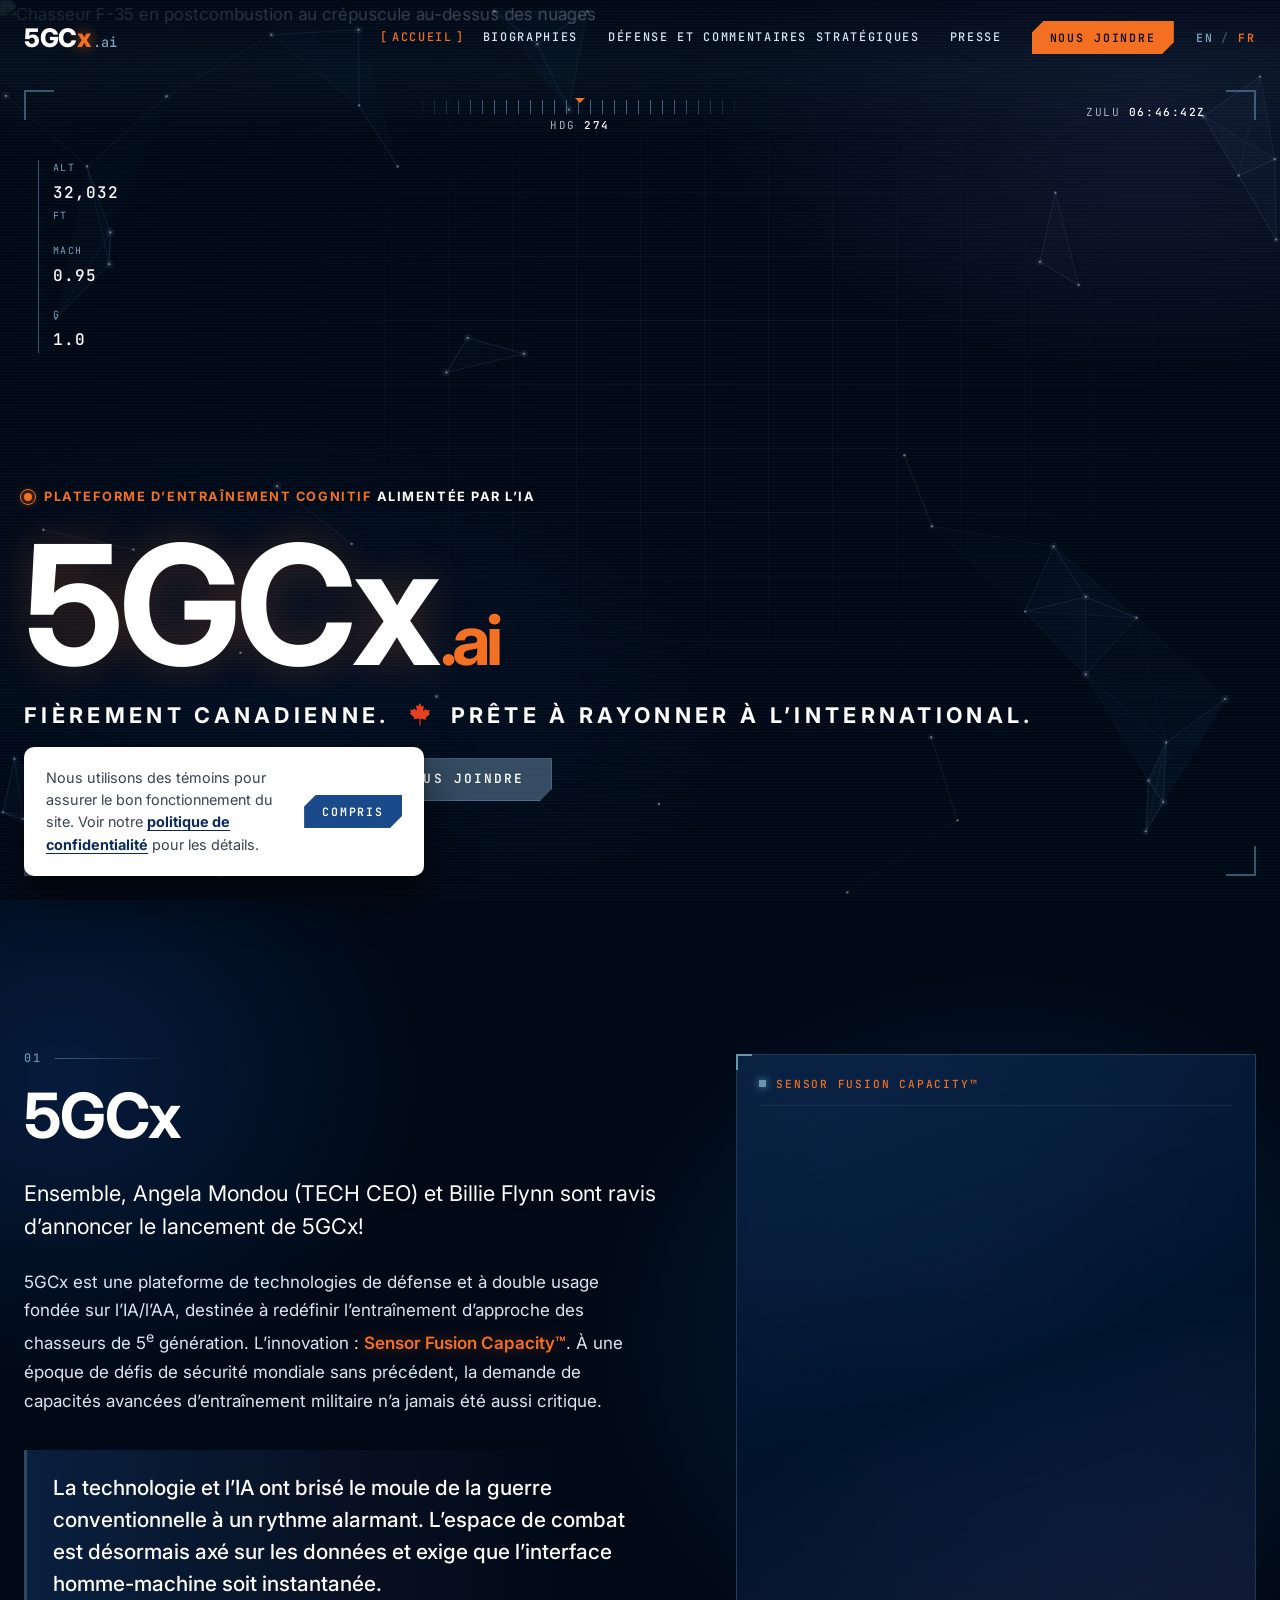
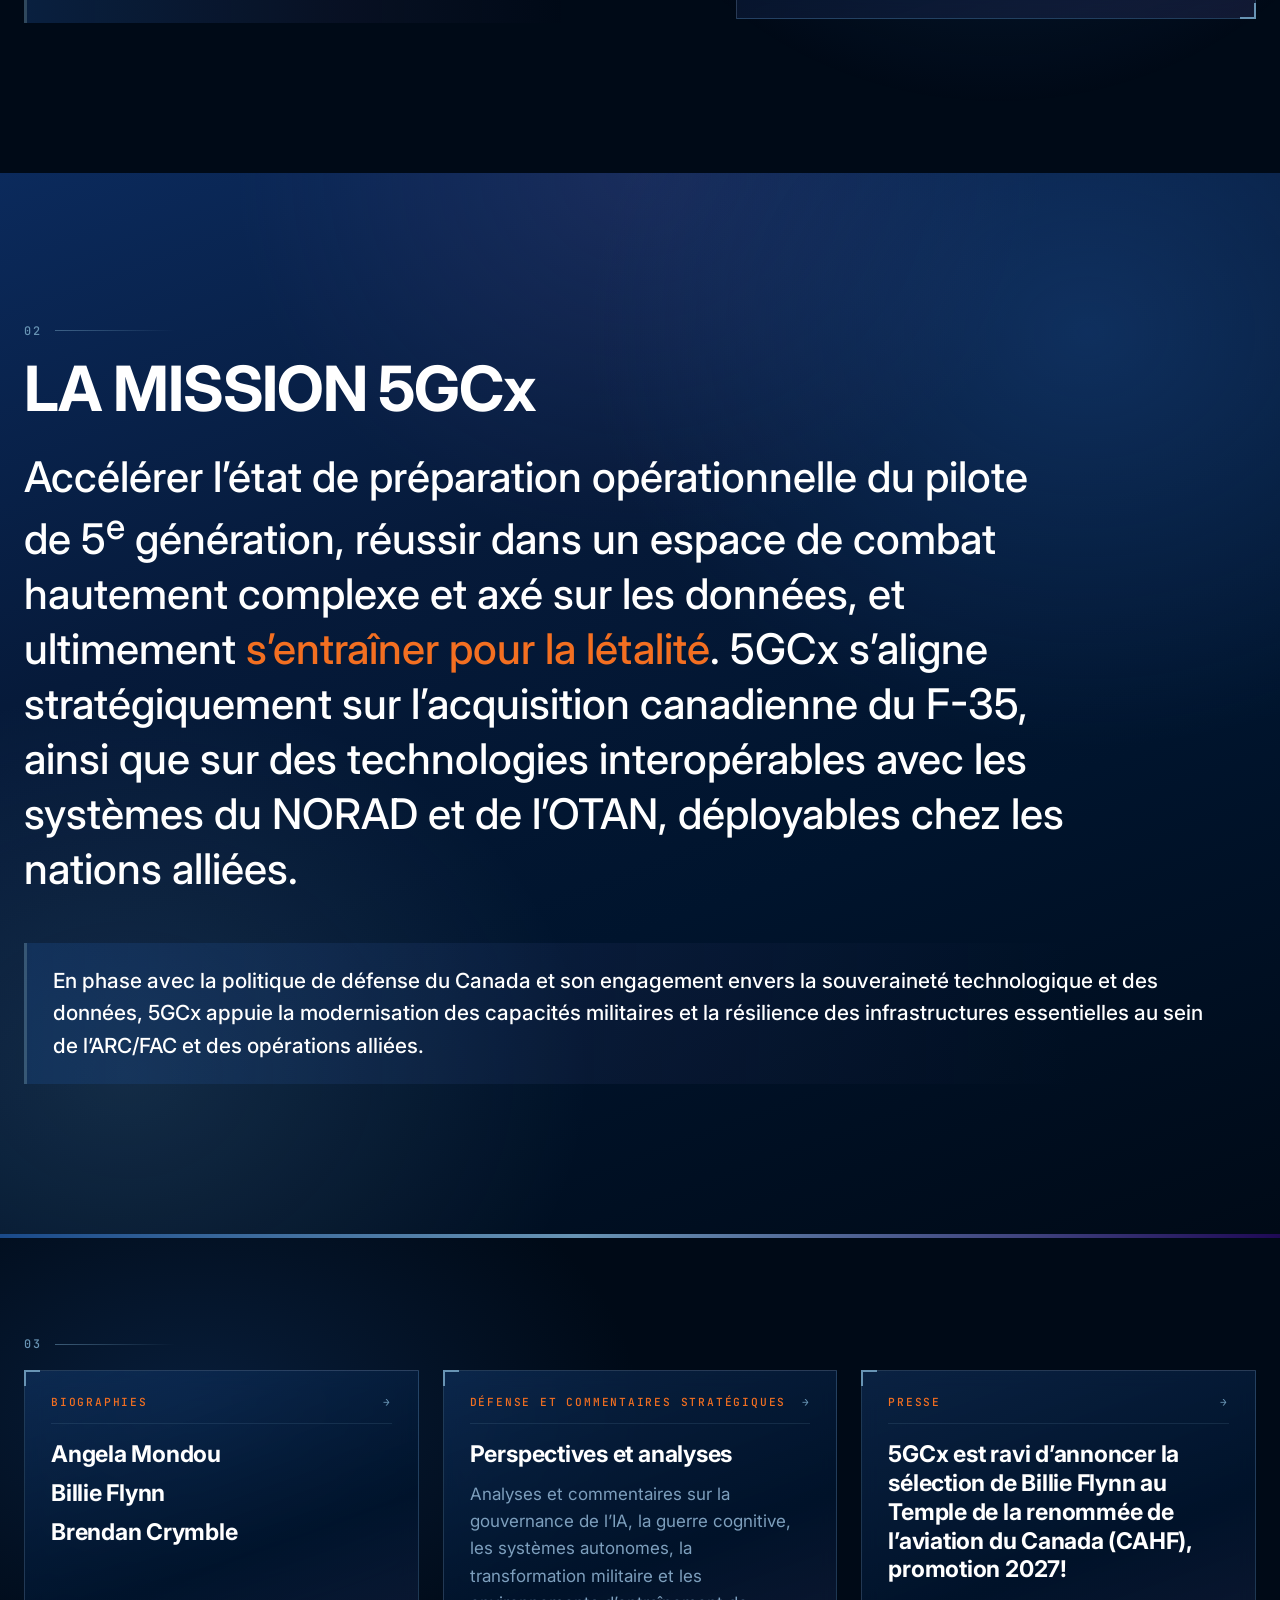
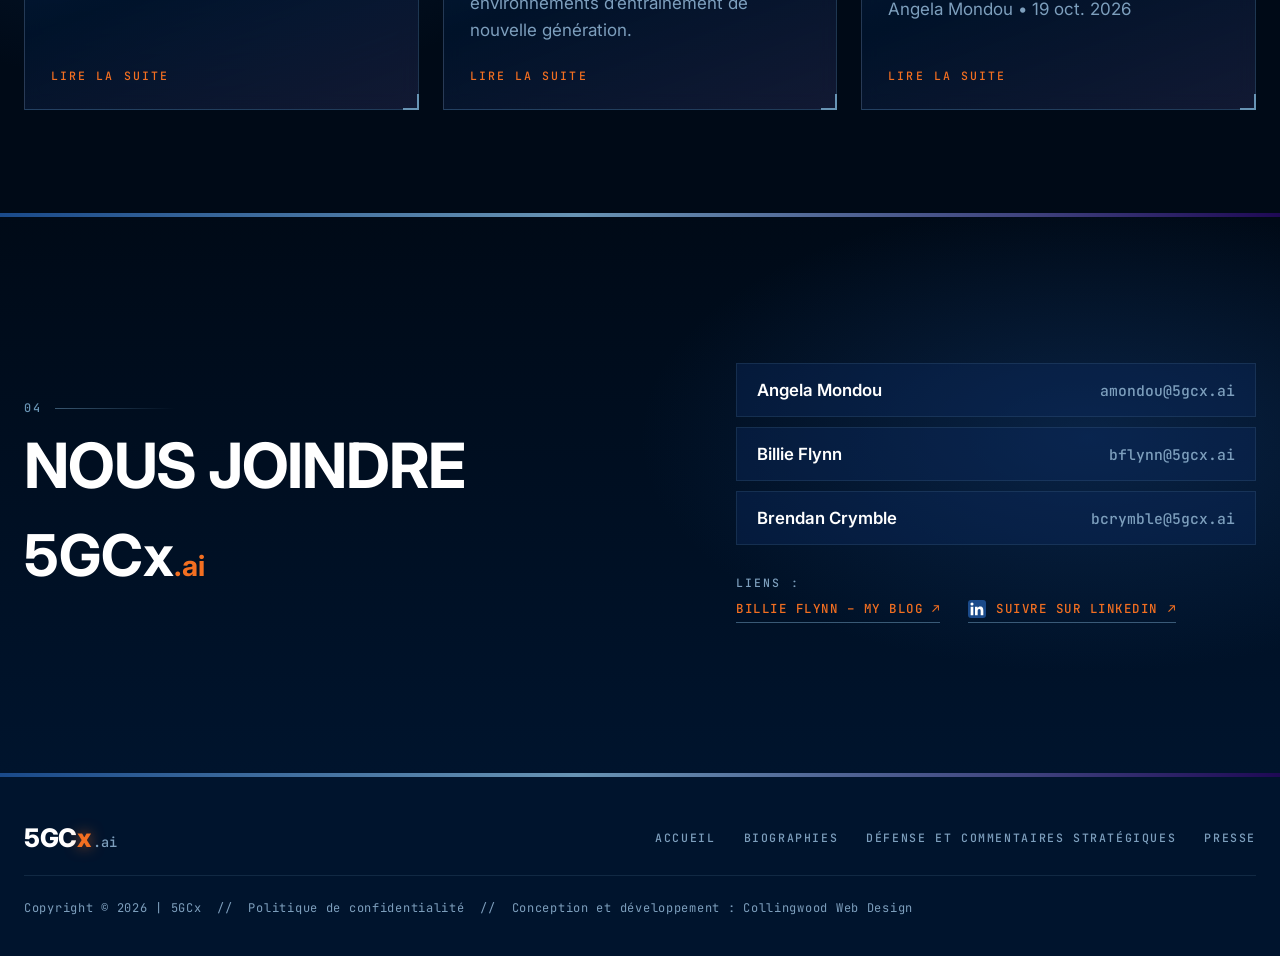
==== commit 7ada9262: "Canadian French corrections: UI copy, commentary summaries, privacy labels Co-authored-by: Cursor <c" ====
--- a/fr/index.html
+++ b/fr/index.html
@@ -73,8 +73,8 @@
           "caption": "5GCx"
         },
         "image": "https://media.cwd-cdn.com/5GCx.ai/images/og/og-home.jpg",
-        "description": "5GCx is an AI/ML driven defence-tech & dual-use platform poised to redefine 5th Gen fighter lead-in training. The innovation – Sensor Fusion Capacity™. In an era of unprecedented global security challenges, the demand for advanced military training capabilities has never been more critical.",
-        "slogan": "Proudly Canadian, Globally Ready",
+        "description": "5GCx est une plateforme de technologies de défense et à double usage fondée sur l’IA/l’AA, destinée à redéfinir l’entraînement d’approche des chasseurs de 5e génération. L’innovation – Sensor Fusion Capacity™. À une époque de défis de sécurité mondiale sans précédent, la demande de capacités avancées d’entraînement militaire n’a jamais été aussi critique.",
+        "slogan": "Fièrement canadienne. Prête à rayonner à l’international.",
         "foundingLocation": {
           "@type": "Country",
           "name": "Canada"
@@ -193,7 +193,7 @@
         "url": "https://5gcx.ai/fr/",
         "name": "5GCx.ai",
         "alternateName": "5GCx",
-        "description": "5GCx is an AI/ML driven defence-tech & dual-use platform poised to redefine 5th Gen fighter lead-in training. The innovation – Sensor Fusion Capacity™.",
+        "description": "5GCx est une plateforme de technologies de défense et à double usage fondée sur l’IA/l’AA, destinée à redéfinir l’entraînement d’approche des chasseurs de 5e génération. L’innovation – Sensor Fusion Capacity™.",
         "publisher": {
           "@id": "https://5gcx.ai/#organization"
         },
@@ -245,7 +245,7 @@
         "@id": "https://5gcx.ai/fr/#webpage",
         "url": "https://5gcx.ai/fr/",
         "name": "5GCx.ai | AI Powered 5th Gen Fighter Lead-in Training Platform",
-        "description": "5GCx is an AI/ML driven defence-tech & dual-use platform poised to redefine 5th Gen fighter lead-in training. The innovation – Sensor Fusion Capacity™.",
+        "description": "5GCx est une plateforme de technologies de défense et à double usage fondée sur l’IA/l’AA, destinée à redéfinir l’entraînement d’approche des chasseurs de 5e génération. L’innovation – Sensor Fusion Capacity™.",
         "isPartOf": {
           "@id": "https://5gcx.ai/#website"
         },
@@ -348,9 +348,9 @@
       <div class="container hero__content">
         <p class="eyebrow"><span class="pulse"></span><span>Plateforme d’entraînement cognitif <span class="eyebrow__rest">alimentée par l’IA</span></span></p>
         <h1 class="hero__title"><span data-scramble>5GCx</span><span class="hero__ai">.ai</span></h1>
-        <p class="hero__tag">Fièrement canadien <svg class="hero__leaf" viewBox="0 0 24 24" aria-hidden="true"><path d="M12 1l1.5 3.2 2.1-.8-.7 5.2 2.8-2.4.6 1.7 2.9-.6-1 3.1 1.3.6-4.2 3.5.6 1.9-4.8-.8-.6.2V22h-1v-6.6l-.6-.2-4.8.8.6-1.9L2.5 10.6l1.3-.6-1-3.1 2.9.6.6-1.7 2.8 2.4-.7-5.2 2.1.8z"/></svg> prêt pour le monde</p>
+        <p class="hero__tag">Fièrement canadienne. <svg class="hero__leaf" viewBox="0 0 24 24" aria-hidden="true"><path d="M12 1l1.5 3.2 2.1-.8-.7 5.2 2.8-2.4.6 1.7 2.9-.6-1 3.1 1.3.6-4.2 3.5.6 1.9-4.8-.8-.6.2V22h-1v-6.6l-.6-.2-4.8.8.6-1.9L2.5 10.6l1.3-.6-1-3.1 2.9.6.6-1.7 2.8 2.4-.7-5.2 2.1.8z"/></svg> Prête à rayonner à l’international.</p>
         <div class="hero__cta">
-          <a class="btn btn--blue" href="#mission"><span><span class="hero__cta-long">La mission 5GCx</span><span class="hero__cta-short">Mission</span></span></a>
+          <a class="btn btn--blue" href="#mission"><span><span class="hero__cta-long">Découvrir la mission de 5GCx</span><span class="hero__cta-short">Mission</span></span></a>
           <a class="btn btn--ghost" href="#contact">Nous joindre</a>
         </div>
       </div>
@@ -382,7 +382,7 @@
         <div class="reveal">
           <p class="section-tag"><span>02</span></p>
           <h2 class="h2" data-scramble>LA MISSION 5GCx</h2>
-          <p class="mission__statement">Accélérer l’état de préparation opérationnelle du pilote de 5<sup>e</sup> génération, réussir dans un espace de combat hautement complexe et axé sur les données, et ultimement <em>s’entraîner pour la létalité</em>. 5GCx s’aligne stratégiquement sur l’acquisition canadienne du F-35, ainsi que sur des technologies interopérables NORAD et OTAN déployables chez les nations alliées.</p>
+          <p class="mission__statement">Accélérer l’état de préparation opérationnelle du pilote de 5<sup>e</sup> génération, réussir dans un espace de combat hautement complexe et axé sur les données, et ultimement <em>s’entraîner pour la létalité</em>. 5GCx s’aligne stratégiquement sur l’acquisition canadienne du F-35, ainsi que sur des technologies interopérables avec les systèmes du NORAD et de l’OTAN, déployables chez les nations alliées.</p>
         </div>
 
         <blockquote class="hud-quote reveal">
@@ -426,7 +426,7 @@
       <div class="container grid-2">
         <div class="reveal">
           <p class="section-tag"><span>04</span></p>
-          <h2 class="h2" data-scramble>CONTACT</h2>
+          <h2 class="h2" data-scramble>NOUS JOINDRE</h2>
           <p class="contact__brand">5GCx<span>.ai</span></p>
         </div>
 
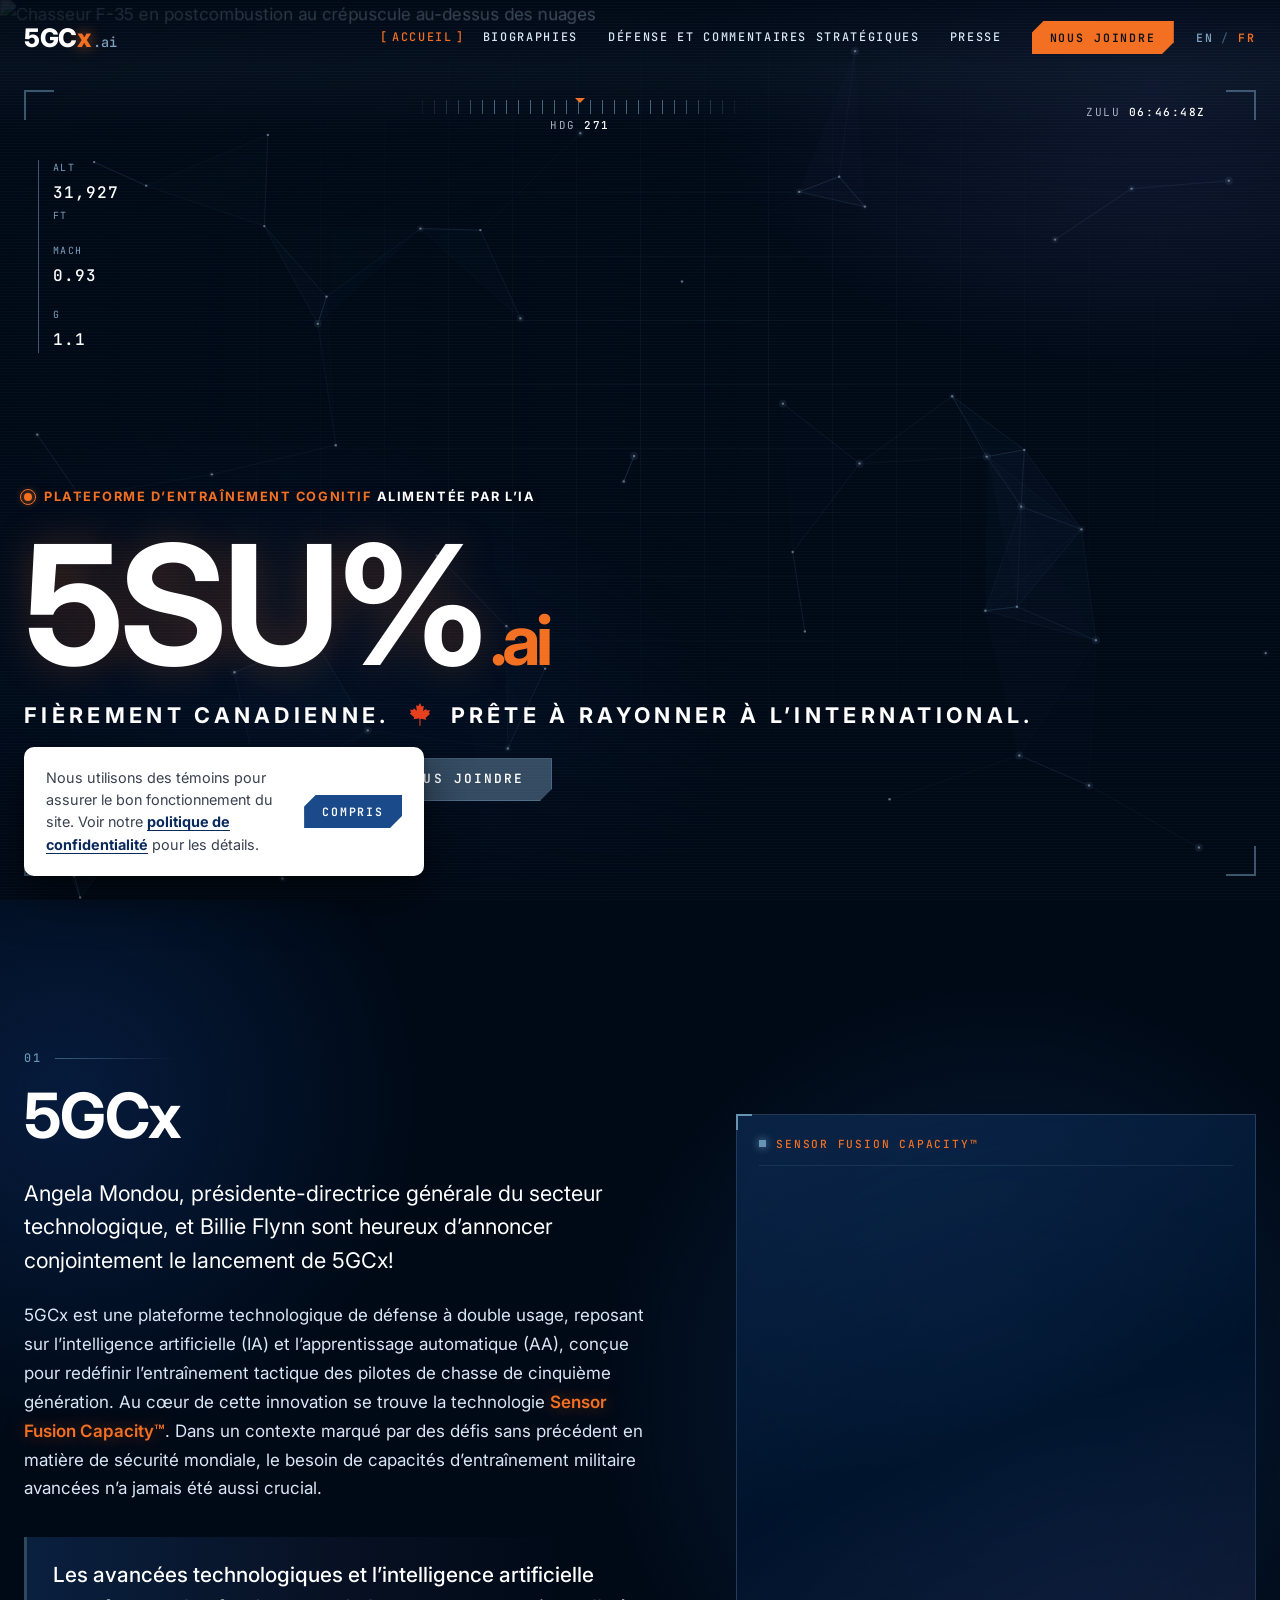
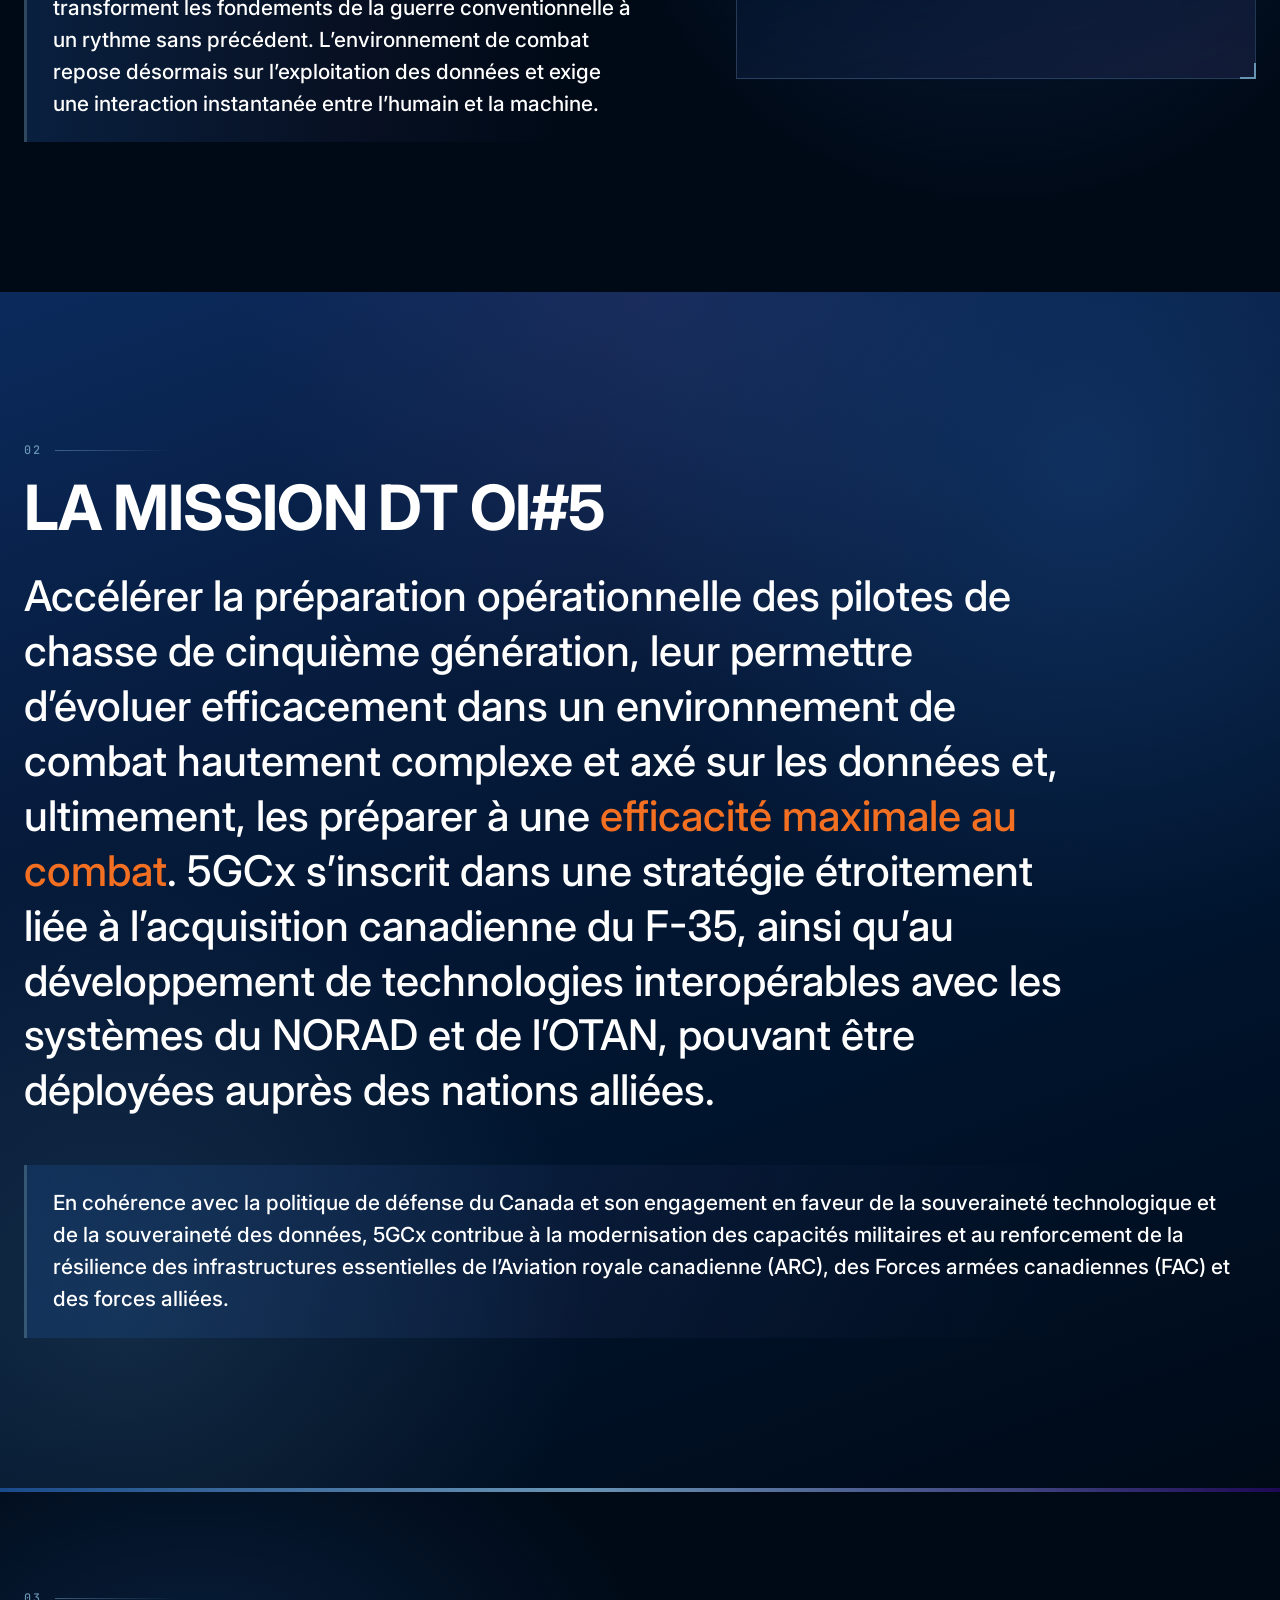
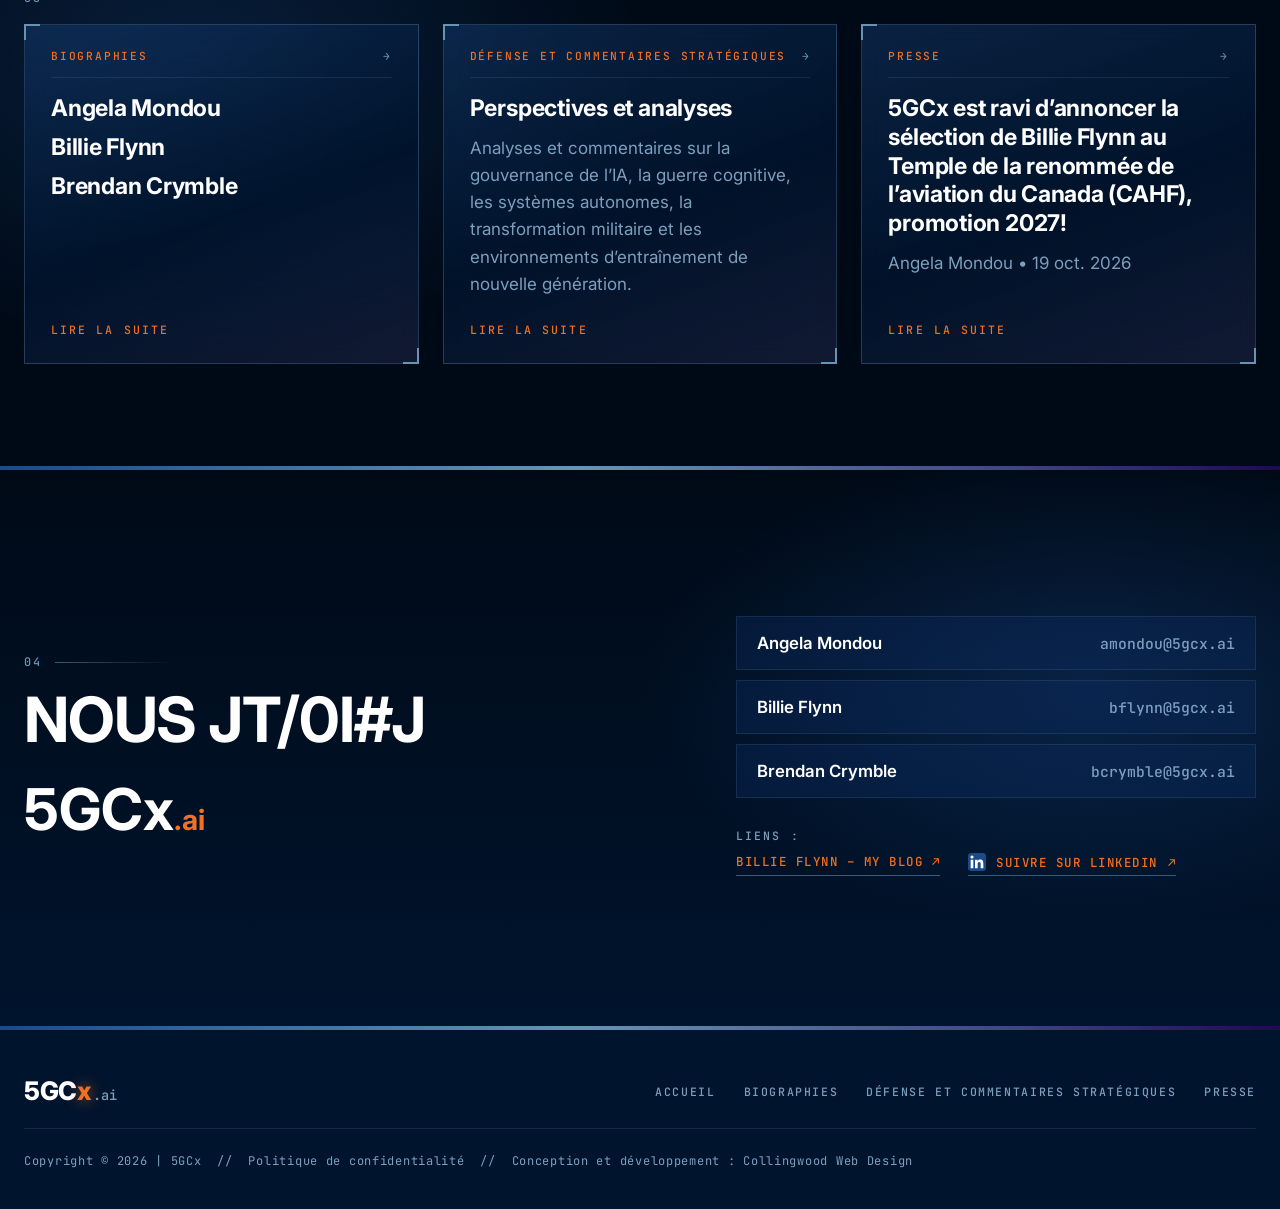
==== commit 7f790ec9: "Apply client-approved French revisions from review PDF. Co-authored-by: Cursor <cursoragent@cursor.c" ====
--- a/fr/index.html
+++ b/fr/index.html
@@ -3,8 +3,8 @@
 <head>
   <meta charset="utf-8">
   <meta name="viewport" content="width=device-width, initial-scale=1">
-  <title>5GCx.ai | Plateforme d’entraînement d’approche des chasseurs de 5e génération alimentée par l’IA</title>
-  <meta name="description" content="5GCx est une plateforme de technologies de défense et à double usage fondée sur l’IA/l’AA, destinée à redéfinir l’entraînement d’approche des chasseurs de 5e génération. L’innovation – Sensor Fusion Capacity™.">
+  <title>5GCx.ai | Plateforme d’entraînement cognitif alimentée par l’IA — entraînement tactique des pilotes de chasse de 5e génération</title>
+  <meta name="description" content="5GCx est une plateforme technologique de défense à double usage, reposant sur l’intelligence artificielle (IA) et l’apprentissage automatique (AA), conçue pour redéfinir l’entraînement tactique des pilotes de chasse de cinquième génération. Au cœur de cette innovation se trouve la technologie Sensor Fusion Capacity™.">
   <meta name="robots" content="index, follow, max-image-preview:large, max-snippet:-1, max-video-preview:-1">
   <meta name="author" content="5GCx">
   <link rel="canonical" href="https://5gcx.ai/fr/">
@@ -19,7 +19,7 @@
   <meta property="og:locale" content="fr_CA">
   <meta property="og:locale:alternate" content="en_CA">
     <meta property="og:title" content="5GCx.ai | Plateforme d’entraînement cognitif alimentée par l’IA">
-  <meta property="og:description" content="5GCx est une plateforme de technologies de défense et à double usage fondée sur l’IA/l’AA, destinée à redéfinir l’entraînement d’approche des chasseurs de 5e génération. L’innovation – Sensor Fusion Capacity™.">
+  <meta property="og:description" content="5GCx est une plateforme technologique de défense à double usage, reposant sur l’intelligence artificielle (IA) et l’apprentissage automatique (AA), conçue pour redéfinir l’entraînement tactique des pilotes de chasse de cinquième génération. Au cœur de cette innovation se trouve la technologie Sensor Fusion Capacity™.">
   <meta property="og:url" content="https://5gcx.ai/fr/">
   <meta property="og:image" content="https://media.cwd-cdn.com/5GCx.ai/images/og/og-home.jpg">
   <meta property="og:image:type" content="image/jpeg">
@@ -28,7 +28,7 @@
   <meta property="og:image:alt" content="F-35 fighter jet in afterburner at dusk above the clouds">
   <meta name="twitter:card" content="summary_large_image">
   <meta name="twitter:title" content="5GCx.ai | Plateforme d’entraînement cognitif alimentée par l’IA">
-  <meta name="twitter:description" content="5GCx est une plateforme de technologies de défense et à double usage fondée sur l’IA/l’AA, destinée à redéfinir l’entraînement d’approche des chasseurs de 5e génération. L’innovation – Sensor Fusion Capacity™.">
+  <meta name="twitter:description" content="5GCx est une plateforme technologique de défense à double usage, reposant sur l’intelligence artificielle (IA) et l’apprentissage automatique (AA), conçue pour redéfinir l’entraînement tactique des pilotes de chasse de cinquième génération. Au cœur de cette innovation se trouve la technologie Sensor Fusion Capacity™.">
   <meta name="twitter:image" content="https://media.cwd-cdn.com/5GCx.ai/images/og/og-home.jpg">
   <meta name="twitter:image:alt" content="F-35 fighter jet in afterburner at dusk above the clouds">
 
@@ -54,228 +54,236 @@
     }
   </script>
   <script type="application/ld+json">
-  {
-    "@context": "https://schema.org",
-    "@graph": [
-      {
-        "@type": "Organization",
-        "@id": "https://5gcx.ai/#organization",
-        "name": "5GCx",
-        "alternateName": ["5GCx.ai", "5GCx AI Powered Cognitive Training Platform"],
-        "url": "https://5gcx.ai/fr/",
-        "email": "amondou@5gcx.ai",
-        "logo": {
-          "@type": "ImageObject",
-          "@id": "https://5gcx.ai/#logo",
-          "url": "https://media.cwd-cdn.com/5GCx.ai/images/favicon-270.png",
-          "width": 270,
-          "height": 270,
-          "caption": "5GCx"
-        },
-        "image": "https://media.cwd-cdn.com/5GCx.ai/images/og/og-home.jpg",
-        "description": "5GCx est une plateforme de technologies de défense et à double usage fondée sur l’IA/l’AA, destinée à redéfinir l’entraînement d’approche des chasseurs de 5e génération. L’innovation – Sensor Fusion Capacity™. À une époque de défis de sécurité mondiale sans précédent, la demande de capacités avancées d’entraînement militaire n’a jamais été aussi critique.",
-        "slogan": "Fièrement canadienne. Prête à rayonner à l’international.",
-        "foundingLocation": {
+  
+{
+  "@context": "https://schema.org",
+  "@graph": [
+    {
+      "@type": "Organization",
+      "@id": "https://5gcx.ai/#organization",
+      "name": "5GCx",
+      "alternateName": [
+        "5GCx.ai",
+        "5GCx AI Powered Cognitive Training Platform"
+      ],
+      "url": "https://5gcx.ai/fr/",
+      "email": "amondou@5gcx.ai",
+      "logo": {
+        "@type": "ImageObject",
+        "@id": "https://5gcx.ai/#logo",
+        "url": "https://media.cwd-cdn.com/5GCx.ai/images/favicon-270.png",
+        "width": 270,
+        "height": 270,
+        "caption": "5GCx"
+      },
+      "image": "https://media.cwd-cdn.com/5GCx.ai/images/og/og-home.jpg",
+      "description": "5GCx est une plateforme technologique de défense à double usage, reposant sur l’intelligence artificielle (IA) et l’apprentissage automatique (AA), conçue pour redéfinir l’entraînement tactique des pilotes de chasse de cinquième génération. Au cœur de cette innovation se trouve la technologie Sensor Fusion Capacity™. Dans un contexte marqué par des défis sans précédent en matière de sécurité mondiale, le besoin de capacités d’entraînement militaire avancées n’a jamais été aussi crucial.",
+      "slogan": "Fièrement canadienne. Prête à rayonner à l’international.",
+      "foundingLocation": {
+        "@type": "Country",
+        "name": "Canada"
+      },
+      "address": {
+        "@type": "PostalAddress",
+        "addressCountry": "CA"
+      },
+      "areaServed": [
+        {
           "@type": "Country",
           "name": "Canada"
         },
-        "address": {
-          "@type": "PostalAddress",
-          "addressCountry": "CA"
-        },
-        "areaServed": [
-          {
-            "@type": "Country",
-            "name": "Canada"
-          },
-          {
-            "@type": "AdministrativeArea",
-            "name": "allied nations"
-          },
-          {
-            "@type": "AdministrativeArea",
-            "name": "NORAD"
-          },
-          {
-            "@type": "AdministrativeArea",
-            "name": "NATO"
-          }
-        ],
-        "knowsAbout": [
-          "Artificial intelligence",
-          "Machine learning",
-          "5th Gen fighter lead-in training",
-          "Sensor Fusion Capacity",
-          "AI Powered Cognitive Training Platform",
-          "Cognitive training",
-          "Cognitive workload",
-          "Cognitive Warfare",
-          "Military training",
-          "Defence technology",
-          "Dual-use technology",
-          "Human-machine interface",
-          "Human-machine teaming",
-          "Human performance",
-          "Aircrew performance",
-          "AI Governance",
-          "Autonomous Systems",
-          "Collaborative Combat Aircraft",
-          "Military Transformation",
-          "Next-Generation Training Environments",
-          "Live-Virtual-Constructive",
-          "Immersive simulation",
-          "F-35",
-          "Canada's F-35 procurement",
-          "NORAD",
-          "NATO interoperability",
-          "Tech and data sovereignty",
-          "Arctic Sovereignty",
-          "Cybersecurity",
-          "Data interoperability",
-          "Aerospace sector",
-          "RCAF/CAF",
-          "Multi-domain battlespace"
-        ],
-        "brand": {
-          "@type": "Brand",
-          "name": "Sensor Fusion Capacity™"
-        },
-        "makesOffer": {
-          "@id": "https://5gcx.ai/#platform"
-        },
-        "contactPoint": [
-          {
-            "@type": "ContactPoint",
-            "contactType": "customer service",
-            "email": "amondou@5gcx.ai",
-            "availableLanguage": ["en", "fr"]
-          }
-        ],
-        "founder": [
-          {
-            "@type": "Person",
-            "@id": "https://5gcx.ai/bios#angela-mondou",
-            "name": "Angela Mondou"
-          },
-          {
-            "@type": "Person",
-            "@id": "https://5gcx.ai/bios#billie-flynn",
-            "name": "Billie Flynn"
-          }
-        ],
-        "employee": [
-          {
-            "@type": "Person",
-            "@id": "https://5gcx.ai/bios#angela-mondou",
-            "name": "Angela Mondou",
-            "jobTitle": "President and CEO, 5GCx"
-          },
-          {
-            "@type": "Person",
-            "@id": "https://5gcx.ai/bios#billie-flynn",
-            "name": "Billie Flynn",
-            "jobTitle": "5th Generation Fighter Aircraft Development, Aerospace, & Defence Strategies"
-          },
-          {
-            "@type": "Person",
-            "@id": "https://5gcx.ai/bios#brendan-crymble",
-            "name": "Brendan Crymble",
-            "jobTitle": "Chief, Cx Training & Development Strategies"
-          }
-        ],
-        "sameAs": [
-          "https://www.linkedin.com/company/5gcx-ai/"
-        ]
-      },
-      {
-        "@type": "WebSite",
-        "@id": "https://5gcx.ai/#website",
-        "url": "https://5gcx.ai/fr/",
-        "name": "5GCx.ai",
-        "alternateName": "5GCx",
-        "description": "5GCx est une plateforme de technologies de défense et à double usage fondée sur l’IA/l’AA, destinée à redéfinir l’entraînement d’approche des chasseurs de 5e génération. L’innovation – Sensor Fusion Capacity™.",
-        "publisher": {
-          "@id": "https://5gcx.ai/#organization"
-        },
-        "inLanguage": "fr-CA"
-      },
-      {
-        "@type": "Service",
-        "@id": "https://5gcx.ai/#platform",
-        "name": "5GCx AI Powered Cognitive Training Platform",
-        "alternateName": "Sensor Fusion Capacity™",
-        "serviceType": "5th Gen fighter lead-in training",
-        "category": "Defence technology",
-        "description": "To accelerate the 5th Gen pilot’s operational readiness, successfully execute in a highly complex, data-driven battlespace, and ultimately train for lethality. 5GCx is a strategic fit with Canada’s F-35 procurement, NORAD and NATO interoperable technology that can be deployed across allied nations. Aligned with Canada’s defence policy and commitment to tech & data sovereignty, 5GCx supports the modernization of military capabilities and the resilience of critical infrastructure across the RCAF/CAF and allied operations.",
-        "provider": {
-          "@id": "https://5gcx.ai/#organization"
-        },
-        "areaServed": [
-          {
-            "@type": "Country",
-            "name": "Canada"
-          },
-          {
-            "@type": "AdministrativeArea",
-            "name": "allied nations"
-          }
-        ],
-        "audience": {
-          "@type": "Audience",
-          "audienceType": "5th Gen pilots, RCAF/CAF and allied operations"
-        },
-        "keywords": "5th Gen fighter lead-in training, Sensor Fusion Capacity, cognitive training, F-35, NORAD, NATO, RCAF, CAF, AI/ML defence-tech",
-        "brand": {
-          "@type": "Brand",
-          "name": "Sensor Fusion Capacity™"
-        },
-        "isRelatedTo": {
-          "@id": "https://5gcx.ai/#sensor-fusion-capacity"
+        {
+          "@type": "AdministrativeArea",
+          "name": "allied nations"
+        },
+        {
+          "@type": "AdministrativeArea",
+          "name": "NORAD"
+        },
+        {
+          "@type": "AdministrativeArea",
+          "name": "NATO"
         }
-      },
-      {
-        "@type": "DefinedTerm",
-        "@id": "https://5gcx.ai/#sensor-fusion-capacity",
-        "name": "Sensor Fusion Capacity™",
-        "description": "The innovation – Sensor Fusion Capacity™. 5GCx is an AI/ML driven defence-tech & dual-use platform poised to redefine 5th Gen fighter lead-in training.",
-        "inDefinedTermSet": "https://5gcx.ai/"
-      },
-      {
-        "@type": "WebPage",
-        "@id": "https://5gcx.ai/fr/#webpage",
-        "url": "https://5gcx.ai/fr/",
-        "name": "5GCx.ai | AI Powered 5th Gen Fighter Lead-in Training Platform",
-        "description": "5GCx est une plateforme de technologies de défense et à double usage fondée sur l’IA/l’AA, destinée à redéfinir l’entraînement d’approche des chasseurs de 5e génération. L’innovation – Sensor Fusion Capacity™.",
-        "isPartOf": {
-          "@id": "https://5gcx.ai/#website"
-        },
-        "about": {
-          "@id": "https://5gcx.ai/#organization"
-        },
-        "inLanguage": "fr-CA",
-        "dateModified": "2026-10-28",
-        "mainEntity": {
-          "@id": "https://5gcx.ai/#organization"
-        },
-        "primaryImageOfPage": {
-          "@type": "ImageObject",
-          "url": "https://media.cwd-cdn.com/5GCx.ai/images/hero.jpg",
-          "width": 1024,
-          "height": 751,
-          "caption": "F-35 fighter jet in afterburner at dusk above the clouds"
-        },
-        "speakable": {
-          "@type": "SpeakableSpecification",
-          "cssSelector": [
-            "#about .lead",
-            "#about .reveal > p",
-            "#mission .mission__statement",
-            ".hero__tag"
+      ],
+      "knowsAbout": [
+        "Artificial intelligence",
+        "Machine learning",
+        "5th Gen fighter lead-in training",
+        "Sensor Fusion Capacity",
+        "AI Powered Cognitive Training Platform",
+        "Cognitive training",
+        "Cognitive workload",
+        "Cognitive Warfare",
+        "Military training",
+        "Defence technology",
+        "Dual-use technology",
+        "Human-machine interface",
+        "Human-machine teaming",
+        "Human performance",
+        "Aircrew performance",
+        "AI Governance",
+        "Autonomous Systems",
+        "Collaborative Combat Aircraft",
+        "Military Transformation",
+        "Next-Generation Training Environments",
+        "Live-Virtual-Constructive",
+        "Immersive simulation",
+        "F-35",
+        "Canada's F-35 procurement",
+        "NORAD",
+        "NATO interoperability",
+        "Tech and data sovereignty",
+        "Arctic Sovereignty",
+        "Cybersecurity",
+        "Data interoperability",
+        "Aerospace sector",
+        "RCAF/CAF",
+        "Multi-domain battlespace"
+      ],
+      "brand": {
+        "@type": "Brand",
+        "name": "Sensor Fusion Capacity™"
+      },
+      "makesOffer": {
+        "@id": "https://5gcx.ai/#platform"
+      },
+      "contactPoint": [
+        {
+          "@type": "ContactPoint",
+          "contactType": "customer service",
+          "email": "amondou@5gcx.ai",
+          "availableLanguage": [
+            "en",
+            "fr"
           ]
         }
+      ],
+      "founder": [
+        {
+          "@type": "Person",
+          "@id": "https://5gcx.ai/bios#angela-mondou",
+          "name": "Angela Mondou"
+        },
+        {
+          "@type": "Person",
+          "@id": "https://5gcx.ai/bios#billie-flynn",
+          "name": "Billie Flynn"
+        }
+      ],
+      "employee": [
+        {
+          "@type": "Person",
+          "@id": "https://5gcx.ai/bios#angela-mondou",
+          "name": "Angela Mondou",
+          "jobTitle": "Présidente-directrice générale, 5GCx"
+        },
+        {
+          "@type": "Person",
+          "@id": "https://5gcx.ai/bios#billie-flynn",
+          "name": "Billie Flynn",
+          "jobTitle": "5th Generation Fighter Aircraft Development, Aerospace, & Defence Strategies"
+        },
+        {
+          "@type": "Person",
+          "@id": "https://5gcx.ai/bios#brendan-crymble",
+          "name": "Brendan Crymble",
+          "jobTitle": "Chief, Cx Training & Development Strategies"
+        }
+      ],
+      "sameAs": [
+        "https://www.linkedin.com/company/5gcx-ai/"
+      ]
+    },
+    {
+      "@type": "WebSite",
+      "@id": "https://5gcx.ai/#website",
+      "url": "https://5gcx.ai/fr/",
+      "name": "5GCx.ai",
+      "alternateName": "5GCx",
+      "description": "5GCx est une plateforme technologique de défense à double usage, reposant sur l’intelligence artificielle (IA) et l’apprentissage automatique (AA), conçue pour redéfinir l’entraînement tactique des pilotes de chasse de cinquième génération. Au cœur de cette innovation se trouve la technologie Sensor Fusion Capacity™.",
+      "publisher": {
+        "@id": "https://5gcx.ai/#organization"
+      },
+      "inLanguage": "fr-CA"
+    },
+    {
+      "@type": "Service",
+      "@id": "https://5gcx.ai/#platform",
+      "name": "5GCx AI Powered Cognitive Training Platform",
+      "alternateName": "Sensor Fusion Capacity™",
+      "serviceType": "entraînement tactique des pilotes de chasse de cinquième génération",
+      "category": "Defence technology",
+      "description": "Accélérer la préparation opérationnelle des pilotes de chasse de cinquième génération, leur permettre d’évoluer efficacement dans un environnement de combat hautement complexe et axé sur les données et, ultimement, les préparer à une efficacité maximale au combat. 5GCx s’inscrit dans une stratégie étroitement liée à l’acquisition canadienne du F-35, ainsi qu’au développement de technologies interopérables avec les systèmes du NORAD et de l’OTAN, pouvant être déployées auprès des nations alliées.",
+      "provider": {
+        "@id": "https://5gcx.ai/#organization"
+      },
+      "areaServed": [
+        {
+          "@type": "Country",
+          "name": "Canada"
+        },
+        {
+          "@type": "AdministrativeArea",
+          "name": "allied nations"
+        }
+      ],
+      "audience": {
+        "@type": "Audience",
+        "audienceType": "5th Gen pilots, RCAF/CAF and allied operations"
+      },
+      "keywords": "5th Gen fighter lead-in training, Sensor Fusion Capacity, cognitive training, F-35, NORAD, NATO, RCAF, CAF, AI/ML defence-tech",
+      "brand": {
+        "@type": "Brand",
+        "name": "Sensor Fusion Capacity™"
+      },
+      "isRelatedTo": {
+        "@id": "https://5gcx.ai/#sensor-fusion-capacity"
       }
-    ]
-  }
+    },
+    {
+      "@type": "DefinedTerm",
+      "@id": "https://5gcx.ai/#sensor-fusion-capacity",
+      "name": "Sensor Fusion Capacity™",
+      "description": "Au cœur de cette innovation se trouve la technologie Sensor Fusion Capacity™. 5GCx est une plateforme technologique de défense à double usage, reposant sur l’intelligence artificielle (IA) et l’apprentissage automatique (AA), conçue pour redéfinir l’entraînement tactique des pilotes de chasse de cinquième génération. Au cœur de cette innovation se trouve la technologie Sensor Fusion Capacity™.",
+      "inDefinedTermSet": "https://5gcx.ai/"
+    },
+    {
+      "@type": "WebPage",
+      "@id": "https://5gcx.ai/fr/#webpage",
+      "url": "https://5gcx.ai/fr/",
+      "name": "5GCx.ai | Plateforme d’entraînement cognitif alimentée par l’IA",
+      "description": "5GCx est une plateforme technologique de défense à double usage, reposant sur l’intelligence artificielle (IA) et l’apprentissage automatique (AA), conçue pour redéfinir l’entraînement tactique des pilotes de chasse de cinquième génération. Au cœur de cette innovation se trouve la technologie Sensor Fusion Capacity™.",
+      "isPartOf": {
+        "@id": "https://5gcx.ai/#website"
+      },
+      "about": {
+        "@id": "https://5gcx.ai/#organization"
+      },
+      "inLanguage": "fr-CA",
+      "dateModified": "2026-10-28",
+      "mainEntity": {
+        "@id": "https://5gcx.ai/#organization"
+      },
+      "primaryImageOfPage": {
+        "@type": "ImageObject",
+        "url": "https://media.cwd-cdn.com/5GCx.ai/images/hero.jpg",
+        "width": 1024,
+        "height": 751,
+        "caption": "F-35 fighter jet in afterburner at dusk above the clouds"
+      },
+      "speakable": {
+        "@type": "SpeakableSpecification",
+        "cssSelector": [
+          "#about .lead",
+          "#about .reveal > p",
+          "#mission .mission__statement",
+          ".hero__tag"
+        ]
+      }
+    }
+  ]
+}
+  
   </script>
 </head>
 <body>
@@ -361,10 +369,10 @@
         <div class="reveal">
           <p class="section-tag"><span>01</span></p>
           <h2 class="h2" data-scramble>5GCx</h2>
-          <p class="lead">Ensemble, Angela Mondou (TECH CEO) et Billie Flynn sont ravis d’annoncer le lancement de 5GCx!</p>
-          <p>5GCx est une plateforme de technologies de défense et à double usage fondée sur l’IA/l’AA, destinée à redéfinir l’entraînement d’approche des chasseurs de 5<sup>e</sup> génération. L’innovation&nbsp;: <strong class="hl">Sensor Fusion Capacity™</strong>. À une époque de défis de sécurité mondiale sans précédent, la demande de capacités avancées d’entraînement militaire n’a jamais été aussi critique.</p>
+          <p class="lead">Angela Mondou, présidente-directrice générale du secteur technologique, et Billie Flynn sont heureux d’annoncer conjointement le lancement de 5GCx!</p>
+          <p>5GCx est une plateforme technologique de défense à double usage, reposant sur l’intelligence artificielle (IA) et l’apprentissage automatique (AA), conçue pour redéfinir l’entraînement tactique des pilotes de chasse de cinquième génération. Au cœur de cette innovation se trouve la technologie <strong class="hl">Sensor Fusion Capacity™</strong>. Dans un contexte marqué par des défis sans précédent en matière de sécurité mondiale, le besoin de capacités d’entraînement militaire avancées n’a jamais été aussi crucial.</p>
           <blockquote class="hud-quote">
-            La technologie et l’IA ont brisé le moule de la guerre conventionnelle à un rythme alarmant. L’espace de combat est désormais axé sur les données et exige que l’interface homme-machine soit instantanée.
+            Les avancées technologiques et l’intelligence artificielle transforment les fondements de la guerre conventionnelle à un rythme sans précédent. L’environnement de combat repose désormais sur l’exploitation des données et exige une interaction instantanée entre l’humain et la machine.
           </blockquote>
         </div>
 
@@ -381,12 +389,12 @@
       <div class="container">
         <div class="reveal">
           <p class="section-tag"><span>02</span></p>
-          <h2 class="h2" data-scramble>LA MISSION 5GCx</h2>
-          <p class="mission__statement">Accélérer l’état de préparation opérationnelle du pilote de 5<sup>e</sup> génération, réussir dans un espace de combat hautement complexe et axé sur les données, et ultimement <em>s’entraîner pour la létalité</em>. 5GCx s’aligne stratégiquement sur l’acquisition canadienne du F-35, ainsi que sur des technologies interopérables avec les systèmes du NORAD et de l’OTAN, déployables chez les nations alliées.</p>
+          <h2 class="h2" data-scramble>LA MISSION DE 5GCx</h2>
+          <p class="mission__statement">Accélérer la préparation opérationnelle des pilotes de chasse de cinquième génération, leur permettre d’évoluer efficacement dans un environnement de combat hautement complexe et axé sur les données et, ultimement, les préparer à une <em>efficacité maximale au combat</em>. 5GCx s’inscrit dans une stratégie étroitement liée à l’acquisition canadienne du F-35, ainsi qu’au développement de technologies interopérables avec les systèmes du NORAD et de l’OTAN, pouvant être déployées auprès des nations alliées.</p>
         </div>
 
         <blockquote class="hud-quote reveal">
-          En phase avec la politique de défense du Canada et son engagement envers la souveraineté technologique et des données, 5GCx appuie la modernisation des capacités militaires et la résilience des infrastructures essentielles au sein de l’ARC/FAC et des opérations alliées.
+          En cohérence avec la politique de défense du Canada et son engagement en faveur de la souveraineté technologique et de la souveraineté des données, 5GCx contribue à la modernisation des capacités militaires et au renforcement de la résilience des infrastructures essentielles de l’Aviation royale canadienne (ARC), des Forces armées canadiennes (FAC) et des forces alliées.
         </blockquote>
       </div>
     </section>
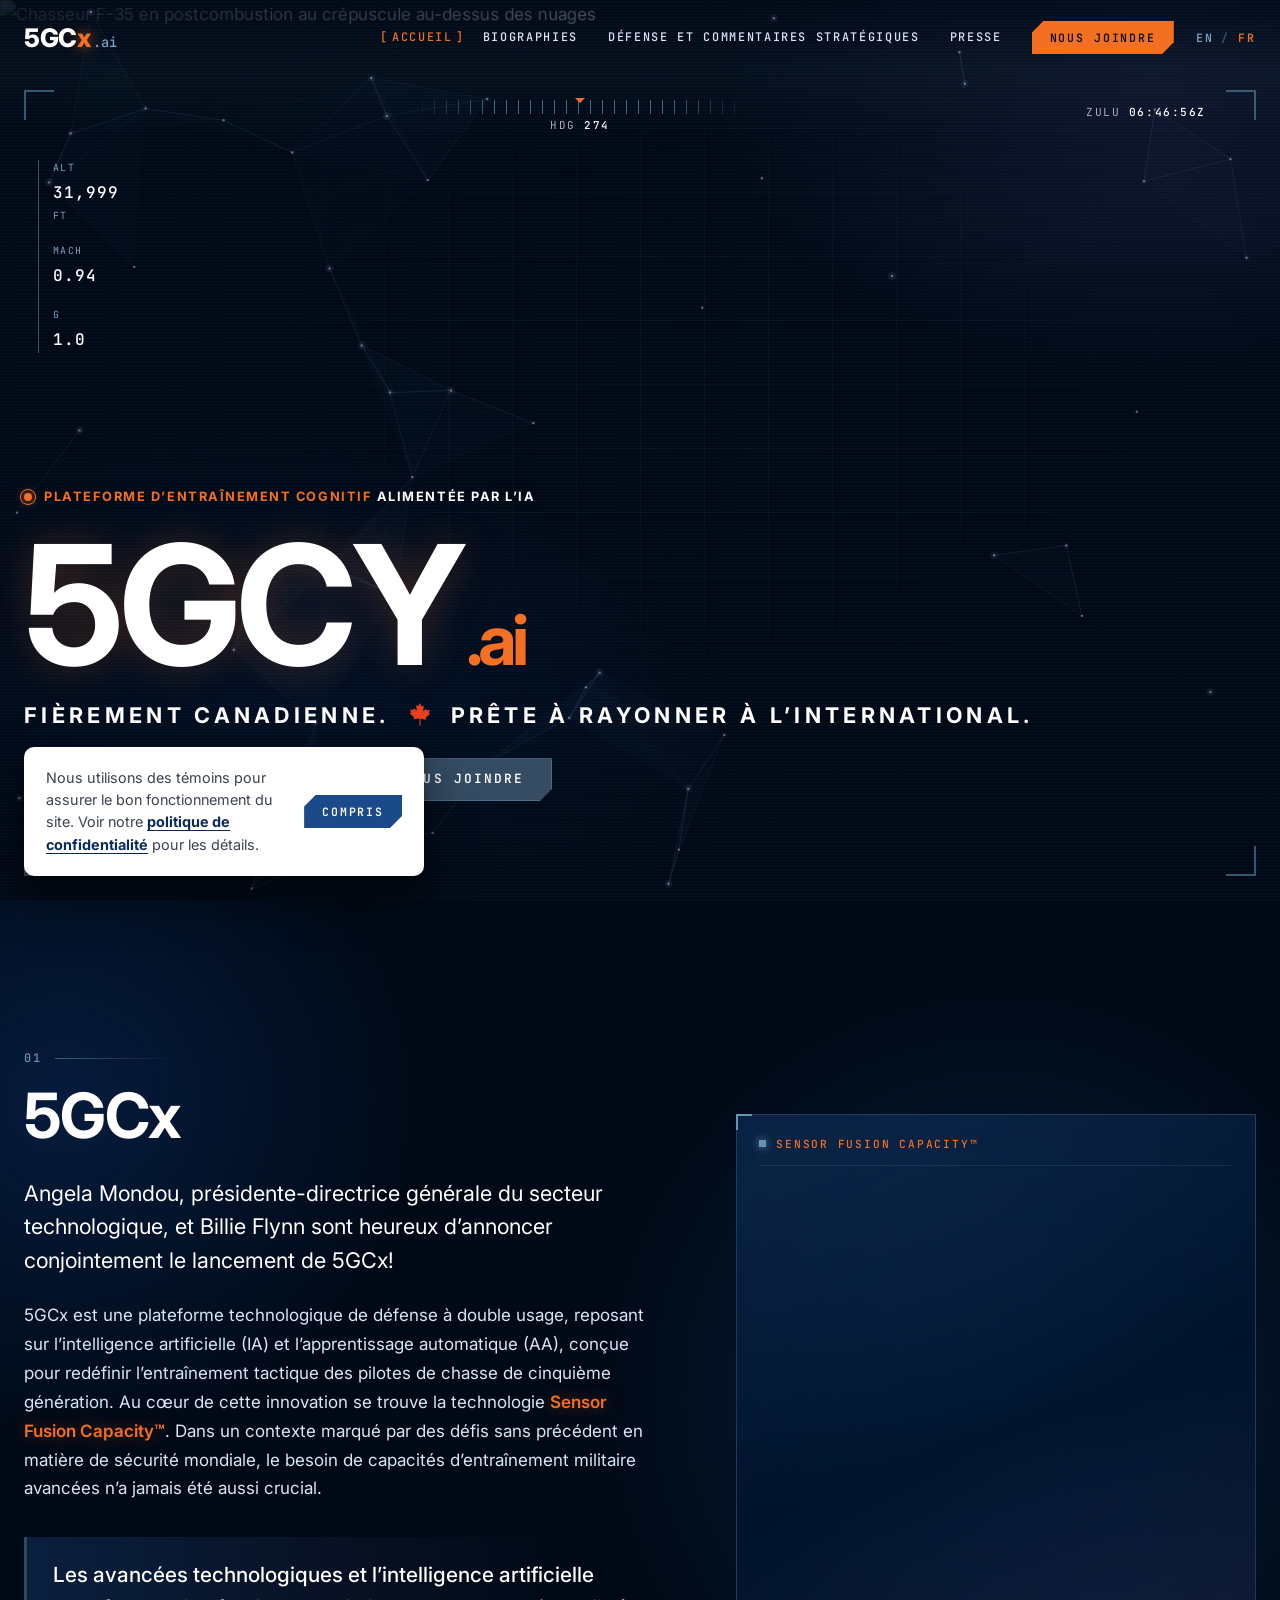
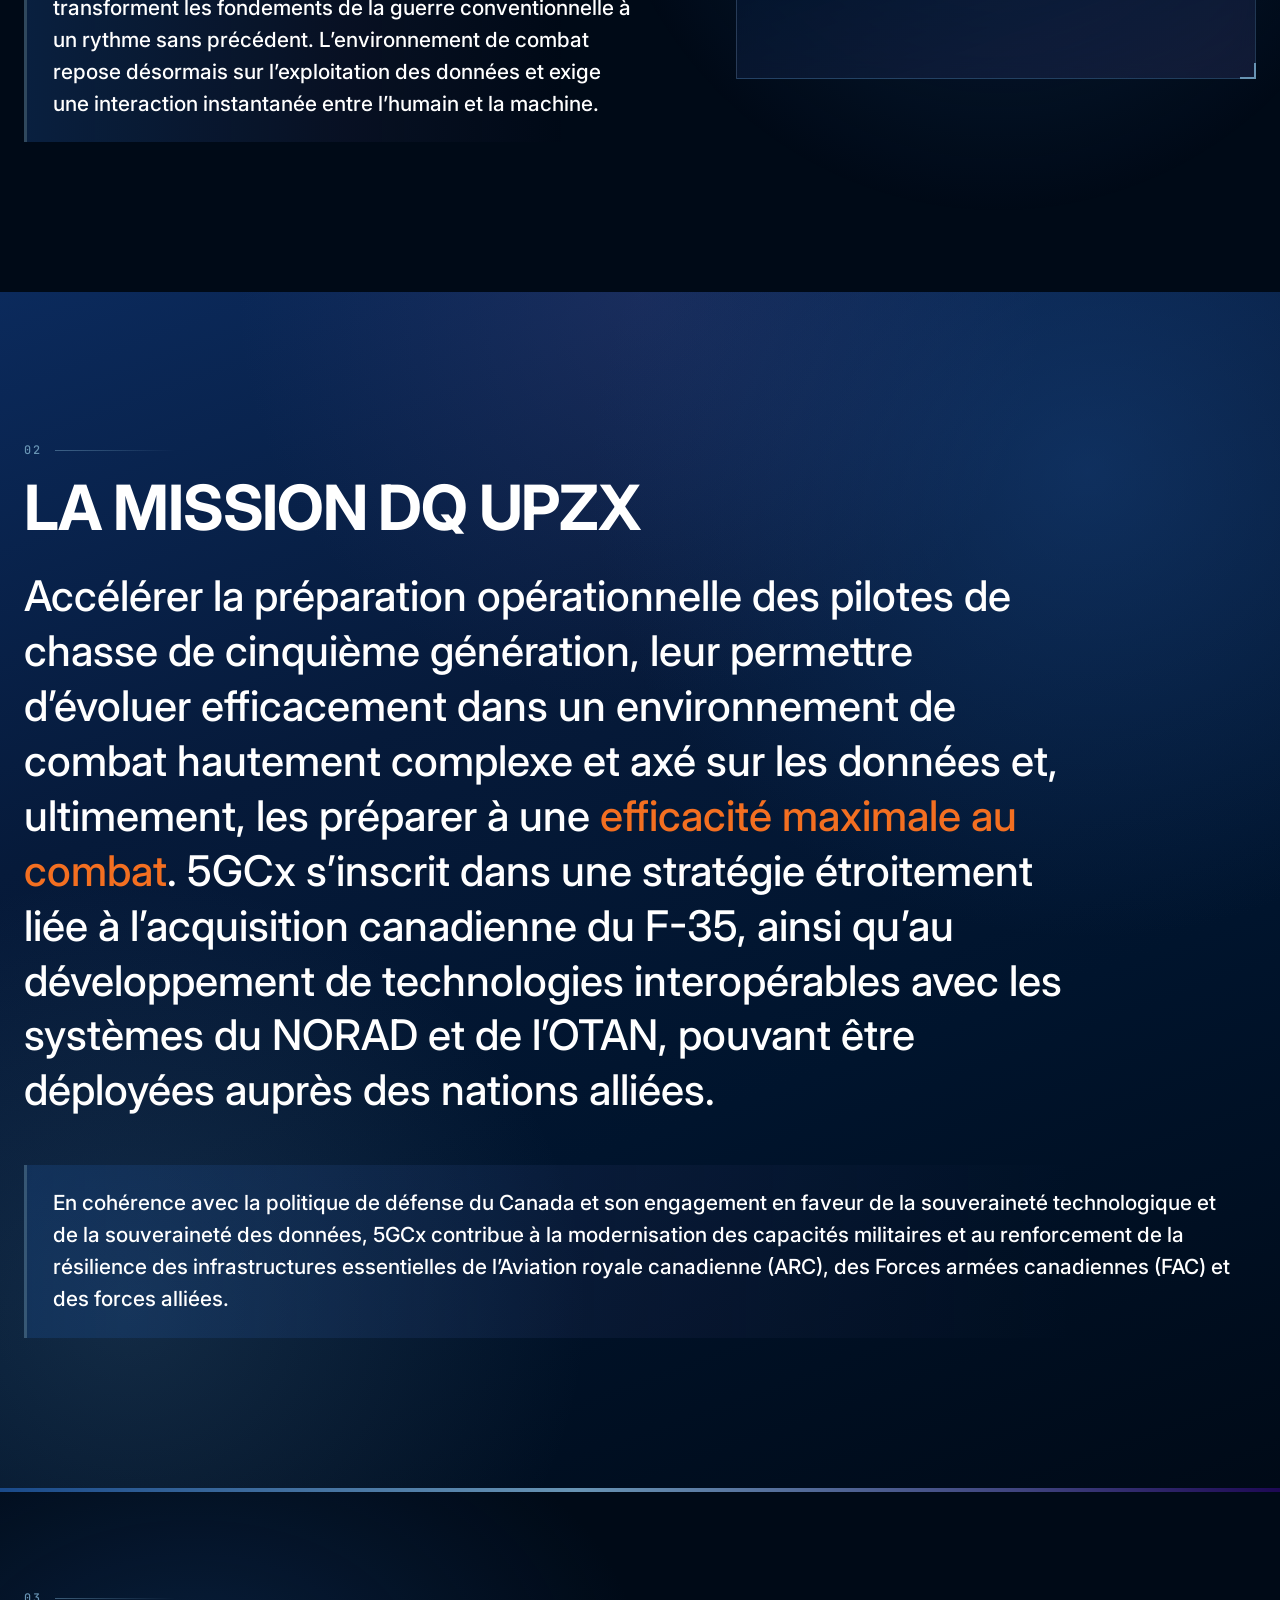
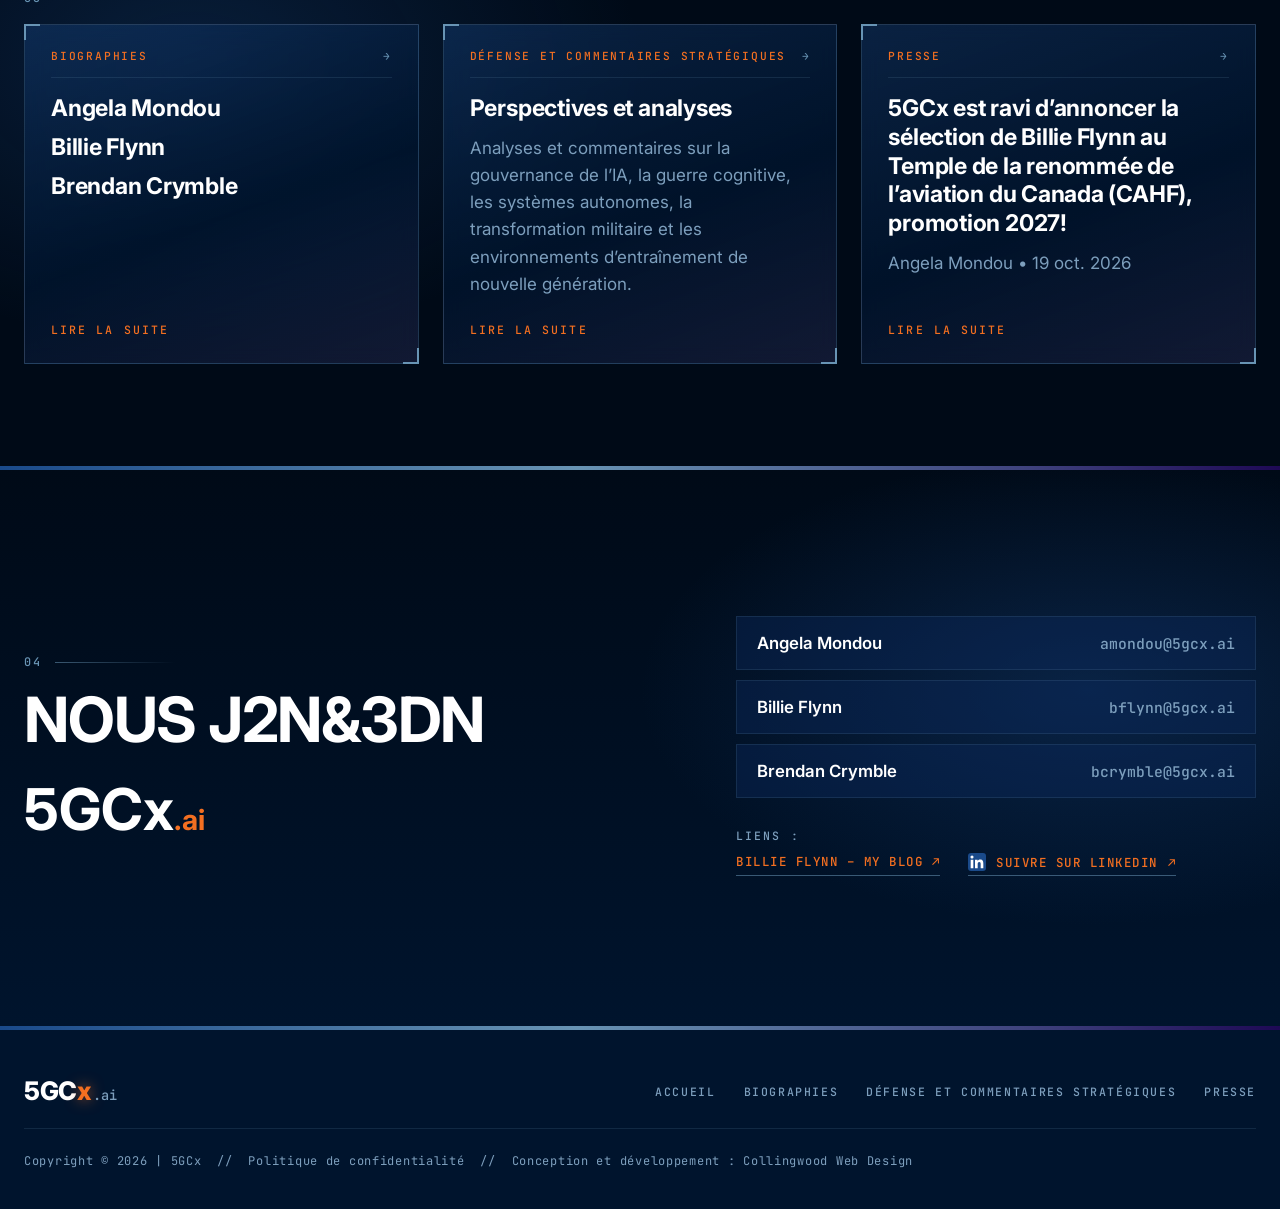
==== commit 6060e4bc: "Add CWD Site Monitor config and tracking snippet on all pages. Co-authored-by: Cursor <cursoragent@c" ====
--- a/fr/index.html
+++ b/fr/index.html
@@ -471,5 +471,14 @@
   </footer>
 
   <script src="../js/main.js?v=5" defer></script>
+<!--
+<script
+  defer
+  src="https://media.cwd-cdn.com/monitor/agent/v1/agent.min.js"
+  data-cwd-site-id="34bfce53-6ebb-484e-b33a-3addcf4b0087"
+  data-cwd-environment="production"
+  data-cwd-collector="https://cwd-site-monitor-collector.cwdmedia.workers.dev/v1/events">
+</script>
+-->
 </body>
 </html>
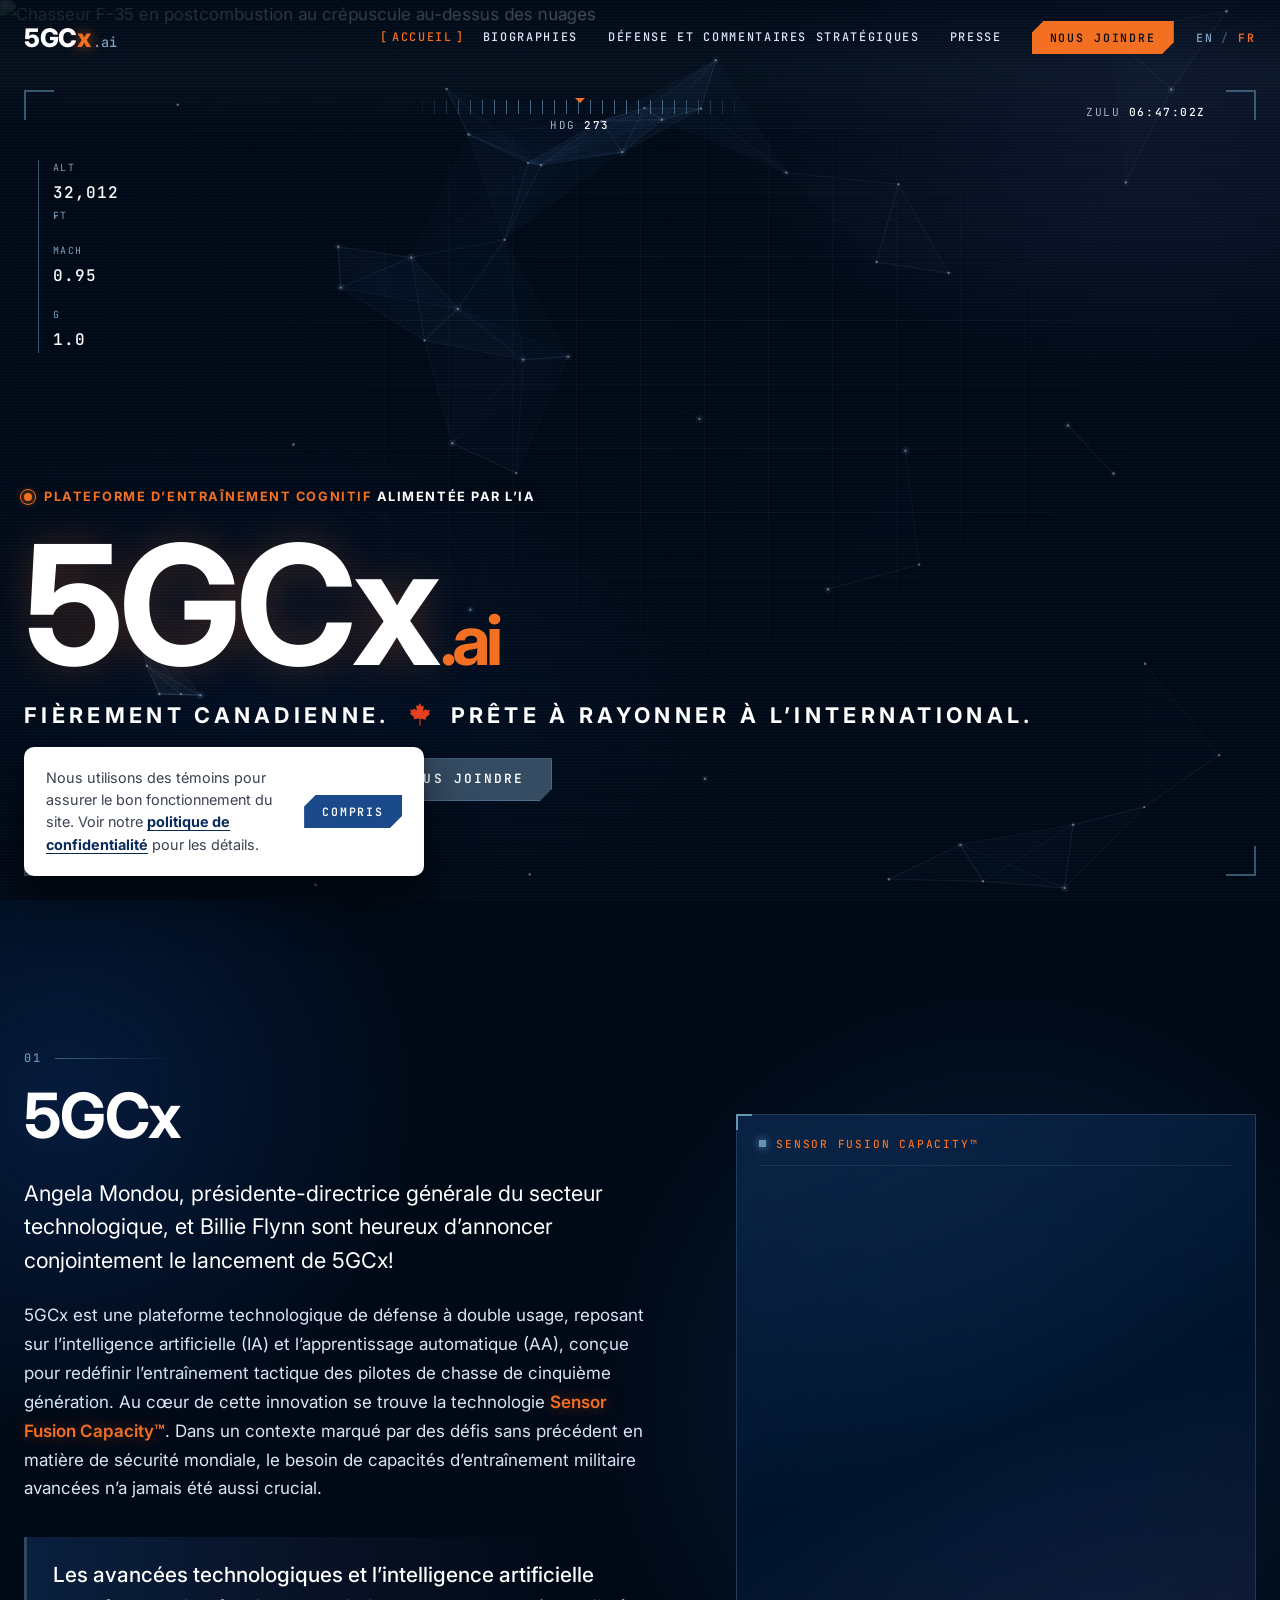
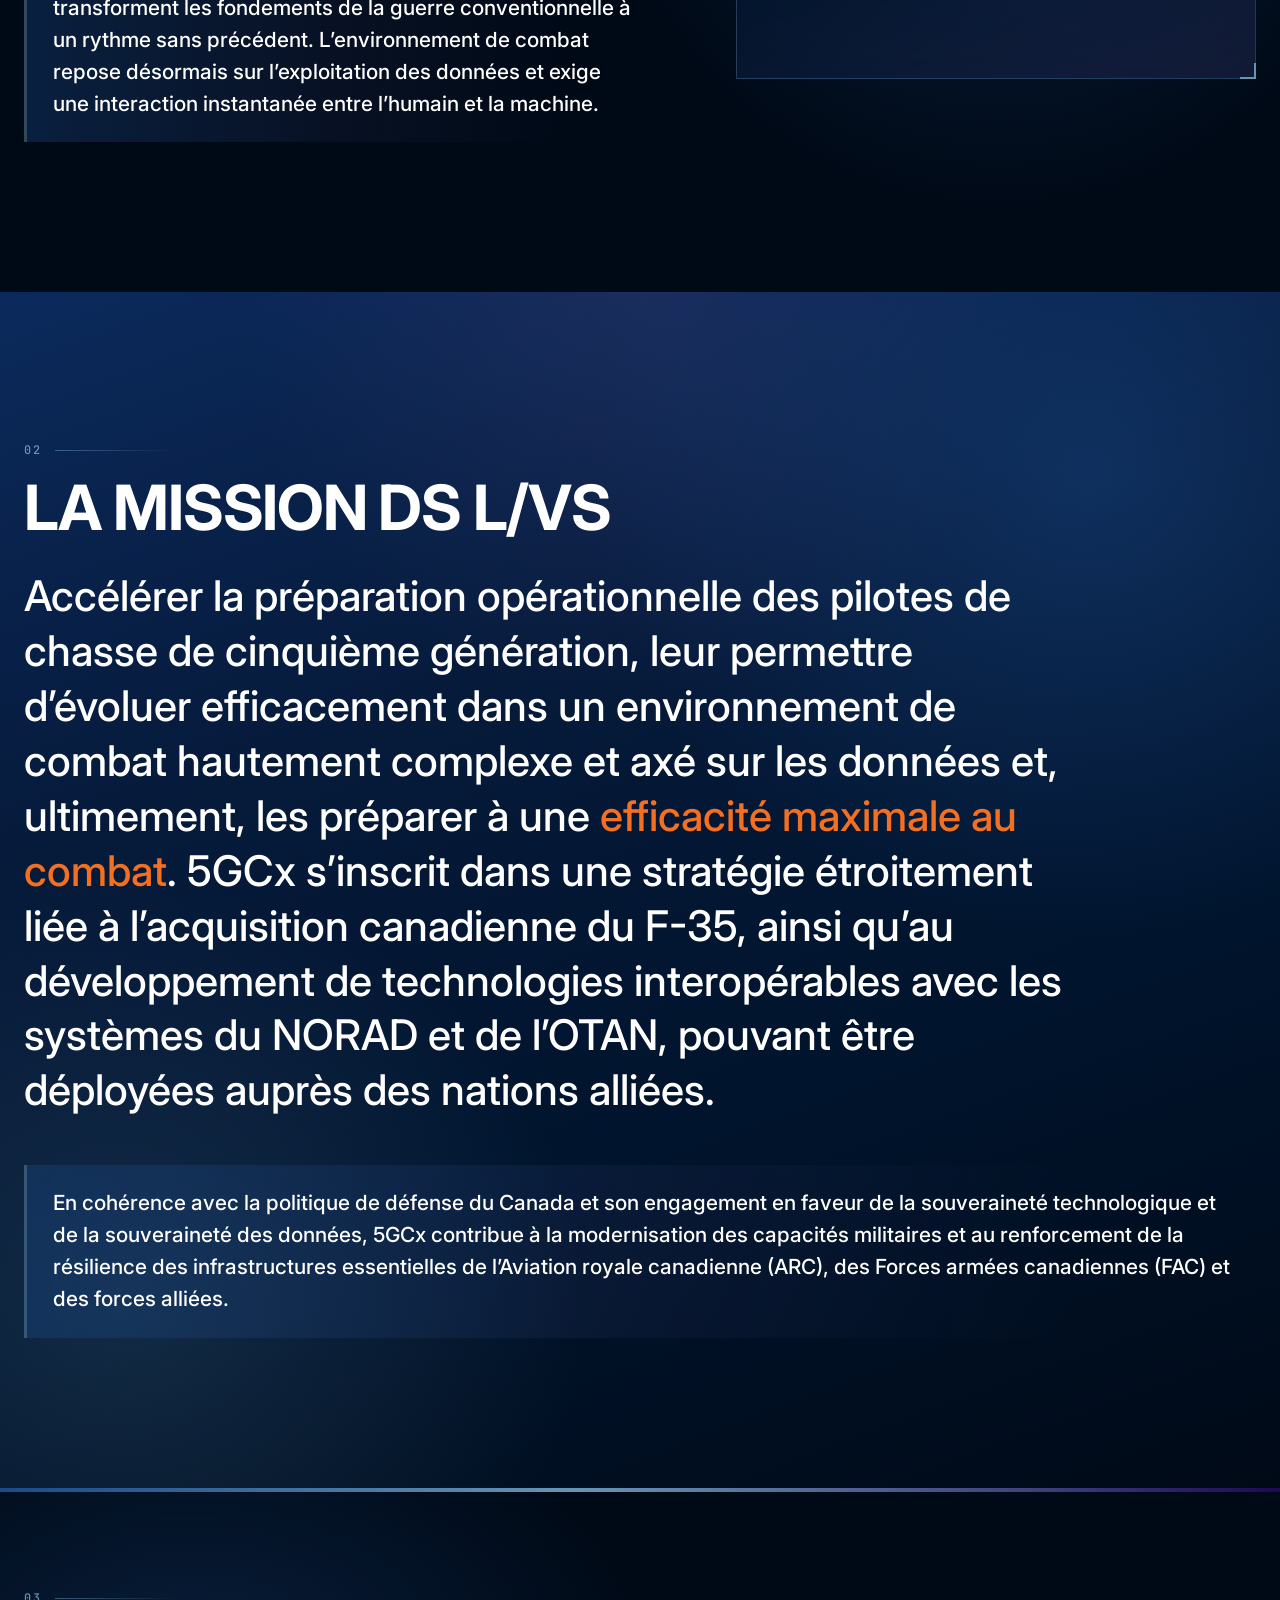
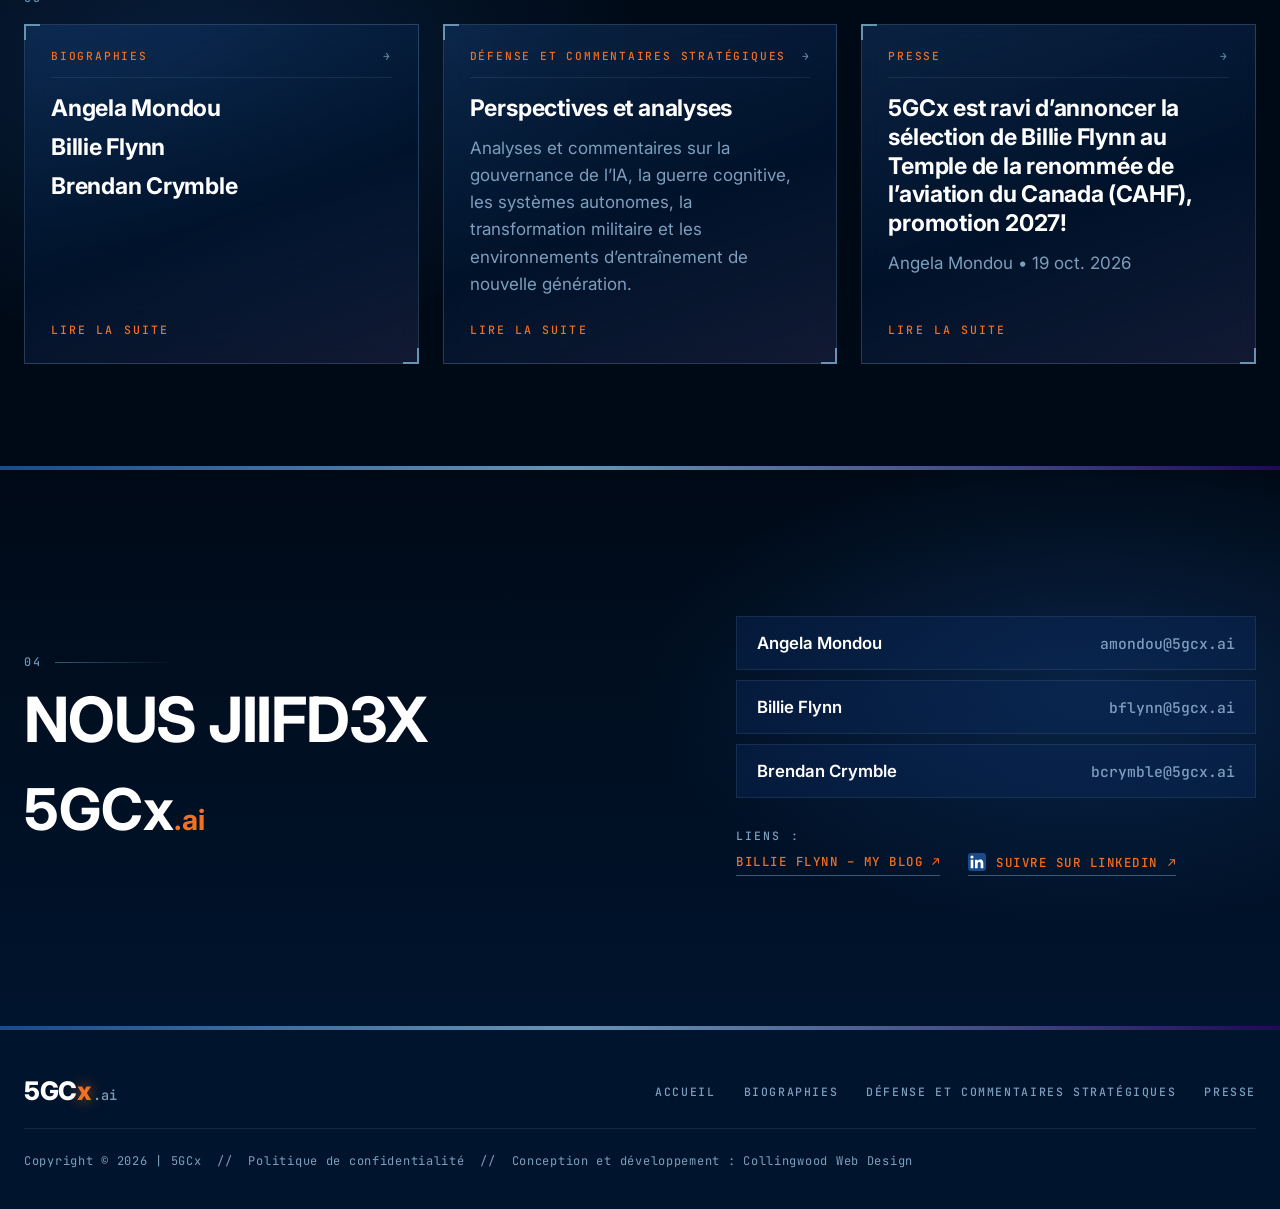
==== commit 857f5669: "Enable CWD Site Monitor on public pages for live traffic tracking. Co-authored-by: Cursor <cursorage" ====
--- a/fr/index.html
+++ b/fr/index.html
@@ -471,7 +471,6 @@
   </footer>
 
   <script src="../js/main.js?v=5" defer></script>
-<!--
 <script
   defer
   src="https://media.cwd-cdn.com/monitor/agent/v1/agent.min.js"
@@ -479,6 +478,5 @@
   data-cwd-environment="production"
   data-cwd-collector="https://cwd-site-monitor-collector.cwdmedia.workers.dev/v1/events">
 </script>
--->
 </body>
 </html>
